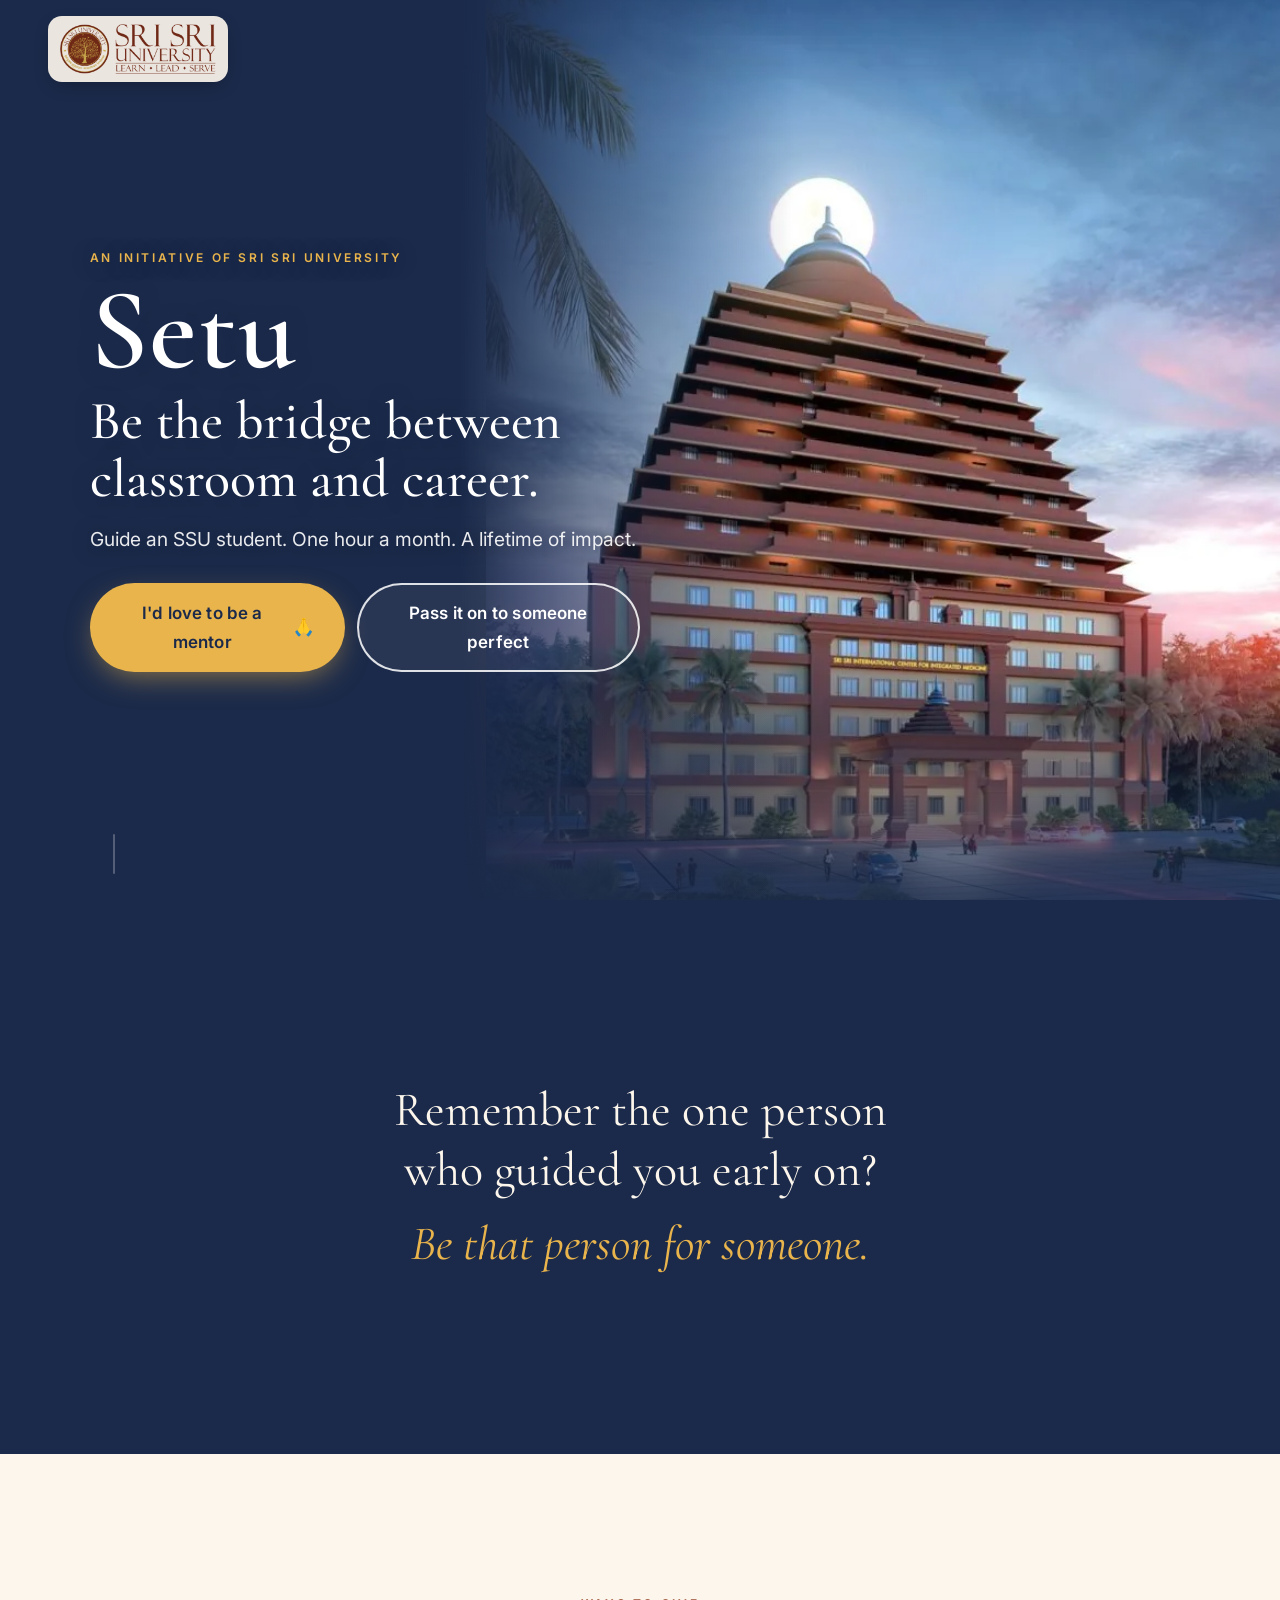
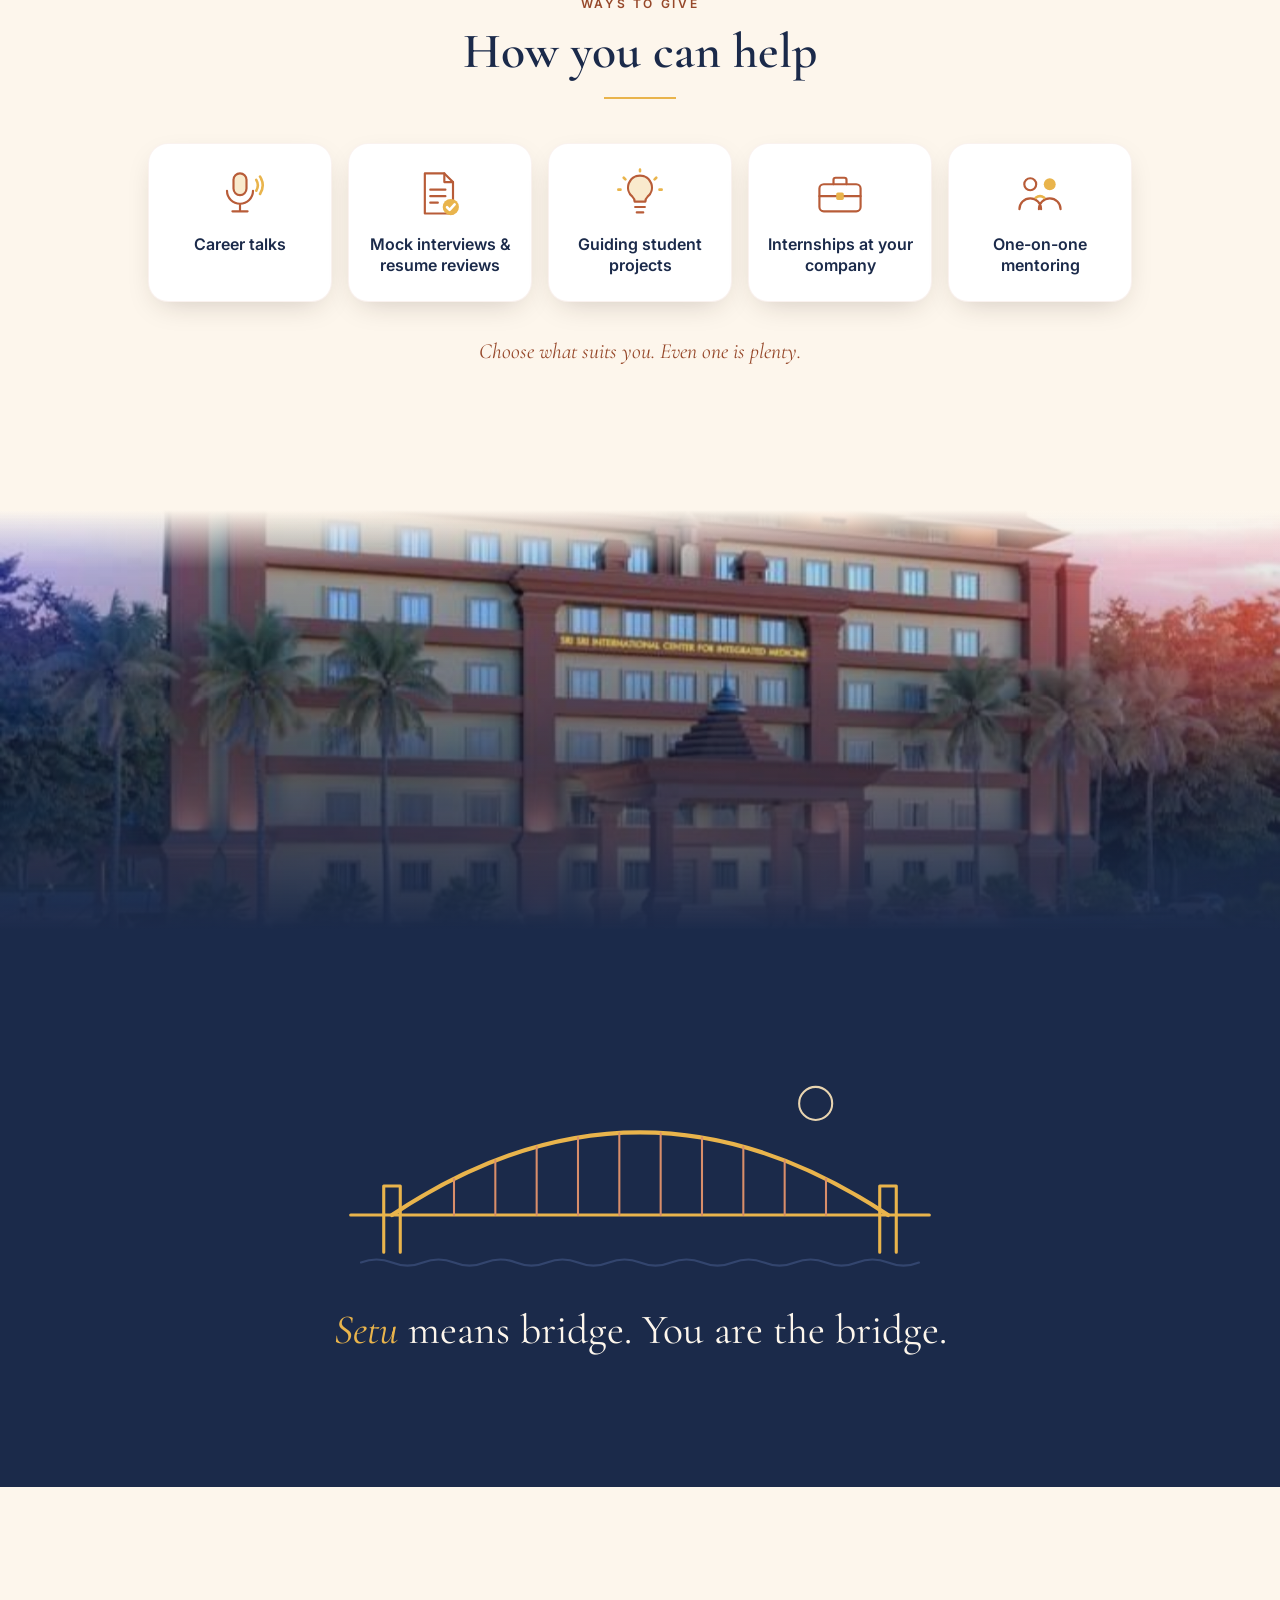
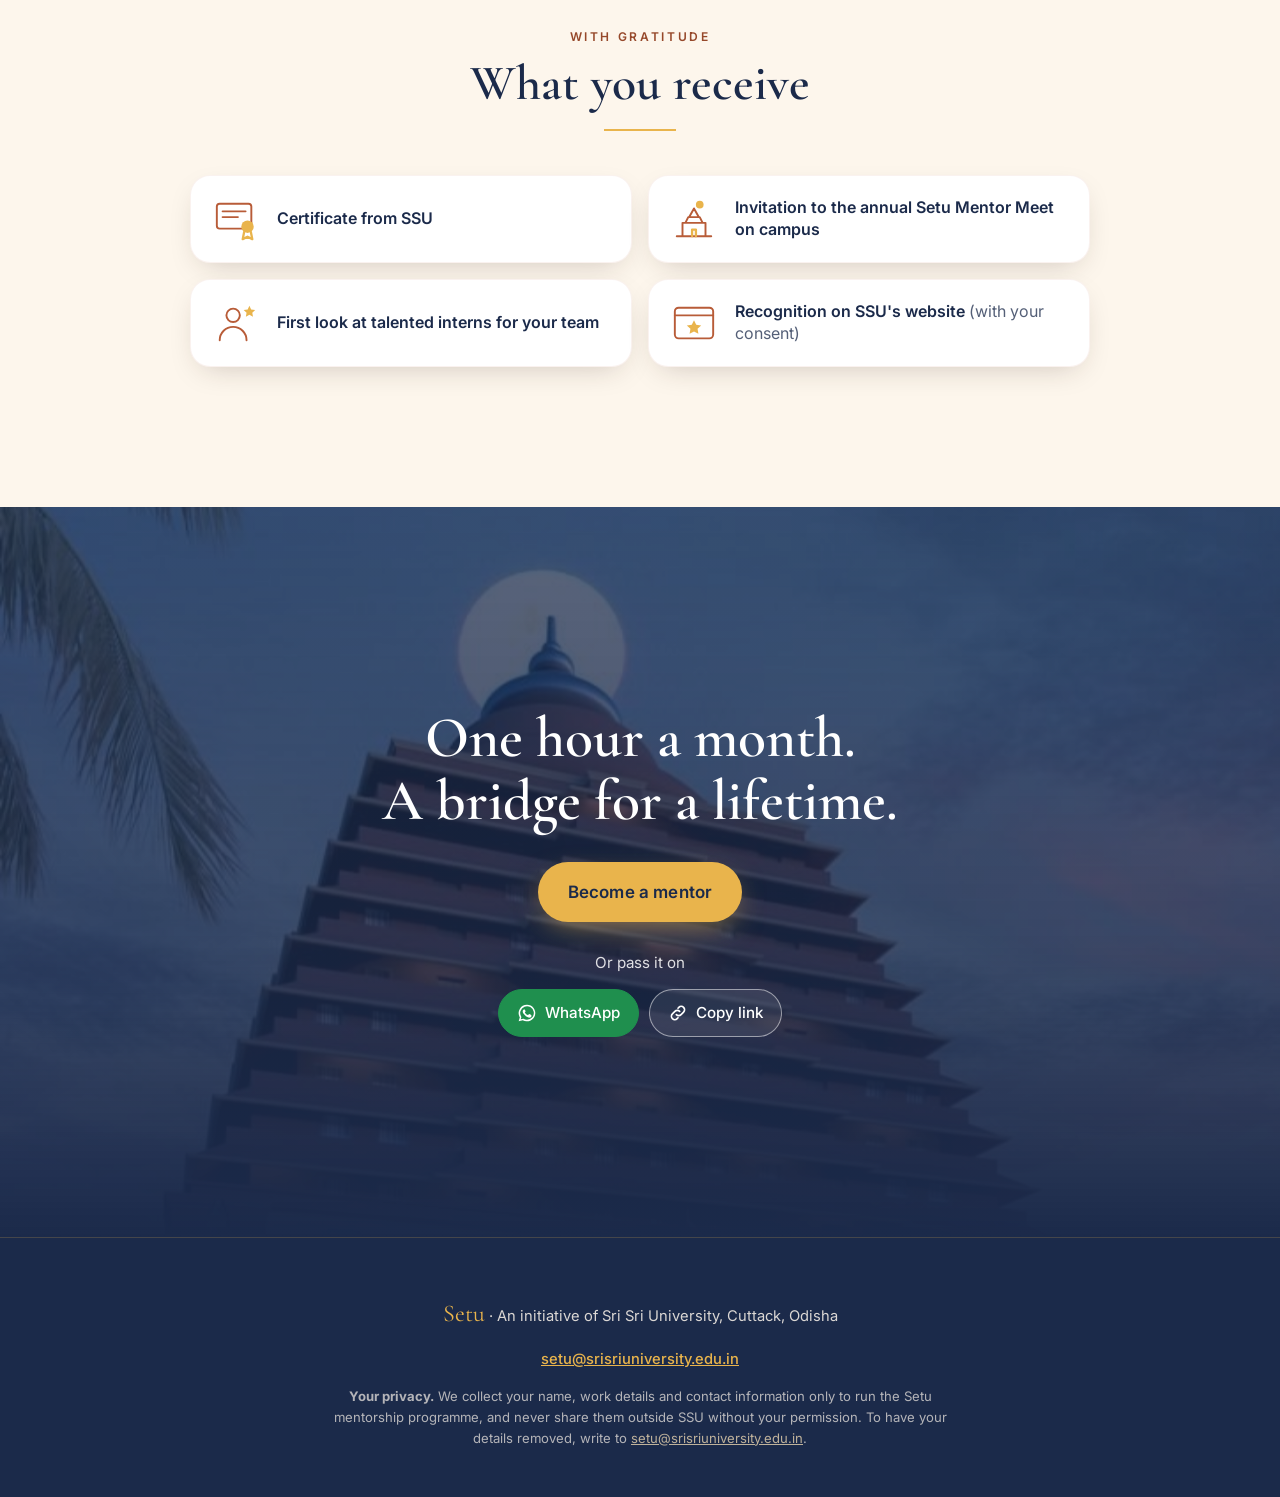
==== index.html @ fee91029 "Add Setu industry mentor portal for Sri Sri University Static single-page portal (HTML/CSS/vanilla J" ====
<!doctype html>
<html lang="en-IN">
<head>
  <meta charset="utf-8">
  <meta name="viewport" content="width=device-width, initial-scale=1, viewport-fit=cover">
  <title>Setu — Be the bridge between classroom and career</title>
  <meta name="description" content="Setu is Sri Sri University's industry mentorship initiative. Guide an SSU student — about one hour a month.">
  <meta name="theme-color" content="#1B2A4A">

  <!-- ============ Link previews (WhatsApp, LinkedIn, X/Twitter) ============
       TODO(user): once the site is live, replace https://YOUR-SITE-URL/ below
       with your real address so WhatsApp can find the preview image. -->
  <meta property="og:type" content="website">
  <meta property="og:site_name" content="Setu · Sri Sri University">
  <meta property="og:title" content="Setu — Be the bridge between classroom and career">
  <meta property="og:description" content="Guide an SSU student. One hour a month. A lifetime of impact.">
  <meta property="og:url" content="https://YOUR-SITE-URL/">
  <meta property="og:image" content="https://YOUR-SITE-URL/assets/og-image.jpg">
  <meta property="og:image:width" content="1200">
  <meta property="og:image:height" content="630">
  <meta property="og:image:alt" content="Sri Sri University's stepped building at dusk with a full moon, and the words: Setu — Be the bridge between classroom and career.">
  <meta name="twitter:card" content="summary_large_image">
  <meta name="twitter:title" content="Setu — Be the bridge between classroom and career">
  <meta name="twitter:description" content="Guide an SSU student. One hour a month. A lifetime of impact.">
  <meta name="twitter:image" content="https://YOUR-SITE-URL/assets/og-image.jpg">

  <link rel="icon" href="assets/favicon.svg" type="image/svg+xml">
  <link rel="apple-touch-icon" href="assets/og-image.jpg">

  <!-- Fonts: Cormorant Garamond (headings) + Inter (body) -->
  <link rel="preconnect" href="https://fonts.googleapis.com">
  <link rel="preconnect" href="https://fonts.gstatic.com" crossorigin>
  <link rel="stylesheet" href="https://fonts.googleapis.com/css2?family=Cormorant+Garamond:ital,wght@0,500;0,600;1,500&family=Inter:wght@400;500;600&display=swap">

  <!-- Start downloading the hero photo immediately -->
  <link rel="preload" as="image" href="assets/ssu-building.webp" type="image/webp">

  <link rel="stylesheet" href="style.css">
  <script>document.documentElement.classList.add('js');</script>
  <script src="app.js" defer></script>
</head>
<body>

<a class="skip-link" href="#why">Skip to content</a>

<!-- =====================================================================
     HERO — the SSU building at dusk
     ===================================================================== -->
<header class="hero" id="top">
  <div class="hero__media" data-parallax="hero">
    <picture>
      <source srcset="assets/ssu-building.webp" type="image/webp">
      <img class="hero__img" src="assets/ssu-building.jpg" width="724" height="1024"
           alt="Sri Sri University's stepped, pyramid-shaped building at dusk, a full moon rising behind its dome, lit palms around a glowing forecourt"
           fetchpriority="high" decoding="async">
    </picture>
    <div class="hero__moon-glow" aria-hidden="true"></div>
  </div>
  <div class="hero__scrim" aria-hidden="true"></div>

  <div class="hero__top">
    <img class="logo" src="assets/ssu-logo.png" width="520" height="182" alt="Sri Sri University">
  </div>

  <div class="hero__content">
    <p class="eyebrow">An initiative of Sri Sri University</p>
    <h1 class="hero__title words">Setu</h1>
    <p class="hero__sub words">Be the bridge between classroom and career.</p>
    <p class="hero__line fade-late">Guide an SSU student. One hour a month. A lifetime of&nbsp;impact.</p>

    <div class="hero__actions fade-late">
      <button type="button" class="btn btn--gold btn--glow" data-open-form>I'd love to be a mentor <span aria-hidden="true">🙏</span></button>
      <button type="button" class="btn btn--ghost" data-open-share>Pass it on to someone perfect</button>
    </div>

    <!-- Live counter: stays hidden unless the Google Sheet reports 10 or more mentors -->
    <p class="counter" id="counter" hidden>
      <span aria-hidden="true">✨</span> <strong class="counter__num" id="counterNum">0</strong> mentors have joined Setu
    </p>
  </div>

  <a class="scroll-cue" href="#why" aria-label="Scroll down to learn more">
    <span class="scroll-cue__line" aria-hidden="true"></span>
  </a>
</header>

<main>

  <!-- ============ WHY YOU ============ -->
  <section class="why section--dark" id="why" tabindex="-1">
    <p class="why__quote reveal">Remember the one person who guided you early on? <em>Be that person for someone.</em></p>
  </section>

  <!-- ============ HOW YOU CAN HELP ============ -->
  <section class="help section--cream" aria-labelledby="help-title">
    <div class="wrap">
      <p class="label reveal">Ways to give</p>
      <h2 class="heading rule reveal" id="help-title">How you can help</h2>

      <ul class="cards cards--help" data-stagger>
        <li class="card reveal">
          <svg class="icon" viewBox="0 0 48 48" aria-hidden="true">
            <rect x="18" y="5" width="12" height="20" rx="6" class="i-fill"/>
            <rect x="18" y="5" width="12" height="20" rx="6"/>
            <path d="M12 21a12 12 0 0 0 24 0M24 33v7M17 40h14"/>
            <path d="M39 11q3 5 0 10M42.5 8q5 8 0 16" class="i-gold"/>
          </svg>
          <h3>Career talks</h3>
        </li>
        <li class="card reveal">
          <svg class="icon" viewBox="0 0 48 48" aria-hidden="true">
            <path d="M10 5h18l8 8v29H10z"/>
            <path d="M28 5v8h8M15 20h14M15 26h14M15 32h7"/>
            <circle cx="34" cy="36" r="7.5" class="i-fill-solid"/>
            <path d="M30.5 36.2l2.4 2.4 4.6-5" class="i-cream"/>
          </svg>
          <h3>Mock interviews &amp; resume reviews</h3>
        </li>
        <li class="card reveal">
          <svg class="icon" viewBox="0 0 48 48" aria-hidden="true">
            <path d="M24 7a11 11 0 0 1 7 19.5c-1.6 1.4-2 2.6-2 4.5H19c0-1.9-.4-3.1-2-4.5A11 11 0 0 1 24 7z" class="i-fill"/>
            <path d="M24 7a11 11 0 0 1 7 19.5c-1.6 1.4-2 2.6-2 4.5H19c0-1.9-.4-3.1-2-4.5A11 11 0 0 1 24 7z"/>
            <path d="M19.5 36h9M21 41h6"/>
            <path d="M24 1.5v1.5M9 9l1.5 1.5M39 9l-1.5 1.5M4 20h2M42 20h2" class="i-gold"/>
          </svg>
          <h3>Guiding student projects</h3>
        </li>
        <li class="card reveal">
          <svg class="icon" viewBox="0 0 48 48" aria-hidden="true">
            <rect x="5" y="15" width="38" height="25" rx="4"/>
            <path d="M18 15v-4a2 2 0 0 1 2-2h8a2 2 0 0 1 2 2v4M5 26h38"/>
            <rect x="20.5" y="22.5" width="7" height="7" rx="1.5" class="i-fill-solid"/>
          </svg>
          <h3>Internships at your company</h3>
        </li>
        <li class="card reveal">
          <svg class="icon" viewBox="0 0 48 48" aria-hidden="true">
            <circle cx="15" cy="15" r="5.5"/>
            <circle cx="33" cy="15" r="5.5" class="i-fill-solid"/>
            <path d="M5 38a10 10 0 0 1 20 0M23 38a10 10 0 0 1 20 0"/>
            <path d="M20 27.5q4-3 8 0" class="i-gold"/>
          </svg>
          <h3>One-on-one mentoring</h3>
        </li>
      </ul>

      <p class="caption reveal">Choose what suits you. Even one is plenty.</p>
    </div>
  </section>

  <!-- ============ PHOTO DIVIDER (the building recurs) ============ -->
  <div class="band band--divider" aria-hidden="true">
    <img class="band__img" data-parallax="band" src="assets/ssu-building.jpg" alt="" loading="lazy" decoding="async" width="724" height="1024">
  </div>

  <!-- ============ BRIDGE MOTIF ============ -->
  <section class="bridge section--dark" aria-labelledby="bridge-line">
    <svg class="bridge__svg" viewBox="0 0 600 210" role="img" aria-label="A hand-drawn bridge arching over water">
      <circle class="draw draw--moon" cx="470" cy="42" r="16" pathLength="1"/>
      <path class="draw" pathLength="1" d="M20 150H580"/>
      <path class="draw draw--arch" pathLength="1" d="M60 150Q300-10 540 150"/>
      <path class="draw draw--thin" pathLength="1"
            d="M120 150V115M160 150V97M200 150V84M240 150V75M280 150V71M320 150V71M360 150V75M400 150V84M440 150V97M480 150V115"/>
      <path class="draw" pathLength="1" d="M52 186V122h16v64M532 186V122h16v64"/>
      <path class="draw draw--water" pathLength="1" d="M30 196q15-6 30 0t30 0 30 0 30 0 30 0 30 0 30 0 30 0 30 0 30 0 30 0 30 0 30 0 30 0 30 0 30 0 30 0 30 0"/>
    </svg>
    <p class="bridge__line reveal" id="bridge-line"><em>Setu</em> means bridge. You are the bridge.</p>
  </section>

  <!-- ============ WHAT YOU RECEIVE ============ -->
  <section class="receive section--cream" aria-labelledby="receive-title">
    <div class="wrap">
      <p class="label reveal">With gratitude</p>
      <h2 class="heading rule reveal" id="receive-title">What you receive</h2>

      <ul class="cards cards--receive" data-stagger>
        <li class="card card--row reveal">
          <svg class="icon" viewBox="0 0 48 48" aria-hidden="true">
            <rect x="4" y="8" width="36" height="26" rx="3"/>
            <path d="M10 16h24M10 22h16"/>
            <circle cx="36" cy="32" r="6.5" class="i-fill-solid"/>
            <path d="M32.5 37.5L31 45l5-2.5 5 2.5-1.5-7.5" class="i-gold"/>
          </svg>
          <h3>Certificate from SSU</h3>
        </li>
        <li class="card card--row reveal">
          <svg class="icon" viewBox="0 0 48 48" aria-hidden="true">
            <circle cx="30" cy="9" r="4" class="i-fill-solid"/>
            <path d="M6 42h36M12 42V28h24v14M15 28l3-6h12l3 6M19 22l5-9 5 9"/>
            <path d="M22 42v-7h4v7" class="i-gold"/>
          </svg>
          <h3>Invitation to the annual Setu Mentor Meet on campus</h3>
        </li>
        <li class="card card--row reveal">
          <svg class="icon" viewBox="0 0 48 48" aria-hidden="true">
            <circle cx="21" cy="16" r="7"/>
            <path d="M7 42a14 14 0 0 1 28 0"/>
            <path d="M38 6l1.8 3.8 4.2.6-3 2.9.7 4.1-3.7-2-3.7 2 .7-4.1-3-2.9 4.2-.6z" class="i-fill-solid"/>
          </svg>
          <h3>First look at talented interns for your team</h3>
        </li>
        <li class="card card--row reveal">
          <svg class="icon" viewBox="0 0 48 48" aria-hidden="true">
            <rect x="4" y="8" width="40" height="32" rx="4"/>
            <path d="M4 16h40"/>
            <path d="M24 21l2.3 4.7 5.2.8-3.8 3.6.9 5.1-4.6-2.4-4.6 2.4.9-5.1-3.8-3.6 5.2-.8z" class="i-fill-solid"/>
          </svg>
          <h3>Recognition on SSU's website <span class="muted">(with your consent)</span></h3>
        </li>
      </ul>
    </div>
  </section>

  <!-- ============ CLOSING CALL TO ACTION ============ -->
  <section class="band band--cta" aria-labelledby="cta-title">
    <img class="band__img" data-parallax="band" src="assets/ssu-building.jpg" alt="" loading="lazy" decoding="async" width="724" height="1024">
    <div class="band__inner">
      <h2 class="cta__title reveal" id="cta-title">One hour a month.<br>A bridge for a lifetime.</h2>
      <button type="button" class="btn btn--gold btn--glow reveal" data-open-form>Become a mentor</button>
      <div class="share-row reveal" data-share-row>
        <p class="share-row__label">Or pass it on</p>
        <!-- buttons are filled in by app.js (see renderShareRows) -->
      </div>
    </div>
  </section>
</main>

<!-- ============ FOOTER ============ -->
<footer class="footer">
  <div class="wrap">
    <p class="footer__brand"><span class="serif">Setu</span> · An initiative of Sri Sri University, Cuttack, Odisha</p>
    <p><a class="footer__mail" data-contact-email href="mailto:setu@srisriuniversity.edu.in">setu@srisriuniversity.edu.in</a></p>
    <p class="footer__privacy">
      <strong>Your privacy.</strong> We collect your name, work details and contact information only to run the Setu mentorship programme, and never share them outside SSU without your permission.
      To have your details removed, write to <a data-contact-email href="mailto:setu@srisriuniversity.edu.in">setu@srisriuniversity.edu.in</a>.
    </p>
  </div>
</footer>

<!-- =====================================================================
     SHARE SHEET (opened by "Pass it on to someone perfect")
     ===================================================================== -->
<div class="sheet" id="shareSheet" role="dialog" aria-modal="true" aria-labelledby="shareSheetTitle" hidden>
  <div class="sheet__backdrop" data-close-sheet></div>
  <div class="sheet__panel">
    <button type="button" class="icon-btn sheet__close" data-close-sheet aria-label="Close">
      <svg viewBox="0 0 24 24" aria-hidden="true"><path d="M6 6l12 12M18 6L6 18"/></svg>
    </button>
    <h2 class="sheet__title" id="shareSheetTitle">Know someone perfect?</h2>
    <p class="sheet__text">Send them the invitation — they'll fill it in themselves.</p>
    <div class="share-row" data-share-row></div>
  </div>
</div>

<!-- =====================================================================
     THE FORM — full-screen overlay, one question per screen.
     The questions themselves live in app.js (QUESTIONS) so wording is easy to change.
     ===================================================================== -->
<div class="form-overlay" id="formOverlay" role="dialog" aria-modal="true" aria-labelledby="formTitle" hidden>
  <div class="form-overlay__bg" aria-hidden="true"></div>

  <div class="form-top">
    <div class="progress" aria-hidden="true"><div class="progress__bar" id="progressBar"></div></div>
    <div class="form-top__row">
      <p class="form-top__milestone" id="milestone"></p>
      <button type="button" class="icon-btn icon-btn--light" id="closeForm" aria-label="Close the form (your answers are saved)">
        <svg viewBox="0 0 24 24" aria-hidden="true"><path d="M6 6l12 12M18 6L6 18"/></svg>
      </button>
    </div>
  </div>

  <h2 class="visually-hidden" id="formTitle">Become a Setu mentor</h2>
  <p class="visually-hidden" aria-live="polite" id="stepAnnouncer"></p>

  <form class="form" id="mentorForm" novalidate>
    <!-- Honeypot: invisible to people, bots fill it in. Leave empty. -->
    <div class="hp" aria-hidden="true">
      <label for="website">Website</label>
      <input type="text" id="website" name="website" tabindex="-1" autocomplete="off">
    </div>

    <div class="steps" id="steps"><!-- filled by app.js --></div>

    <div class="form-nav" id="formNav">
      <button type="button" class="btn btn--text" id="backBtn">← Back</button>
      <button type="button" class="btn btn--gold" id="nextBtn">Next →</button>
    </div>
    <p class="form-hint" id="enterHint">press <kbd>Enter ↵</kbd></p>
  </form>

  <!-- Thank-you screen -->
  <section class="thanks" id="thanks" hidden aria-labelledby="thanksTitle" tabindex="-1">
    <canvas class="confetti" id="confetti" aria-hidden="true"></canvas>
    <div class="thanks__inner">
      <svg class="thanks__bridge" viewBox="0 0 120 50" aria-hidden="true">
        <path d="M6 40Q60 0 114 40M2 40h116M30 40V24M60 40V19M90 40V24"/>
      </svg>
      <h2 class="thanks__title" id="thanksTitle">Welcome to the Setu family, <span data-first-name>friend</span>! <span aria-hidden="true">🙏</span></h2>
      <p class="thanks__text">You've just become someone's bridge. Our team will reach out soon.</p>
      <p class="demo-note" id="demoNote" hidden>Demo mode: <code>SCRIPT_URL</code> isn't set in app.js yet, so this answer was <strong>not</strong> saved to the Google Sheet.</p>

      <figure class="badge">
        <img id="badgeImg" alt="Your Setu Mentor badge" width="1080" height="1080">
        <figcaption class="visually-hidden">A square badge with the SSU building at dusk, a gold bridge and your name.</figcaption>
      </figure>
      <div class="badge__actions">
        <a class="btn btn--gold" id="downloadBadge" download="setu-mentor-badge.png" href="#">Download badge</a>
        <button type="button" class="btn btn--ghost" id="shareBadge">Share</button>
      </div>

      <div class="thanks__share">
        <p class="share-row__label">Know another professional who'd love this?</p>
        <div class="share-row" data-share-row></div>
      </div>
      <button type="button" class="btn btn--text btn--text-light" data-close-form>Back to the page</button>
    </div>
  </section>
</div>

<!-- Small "Copied! ✓" style notices -->
<div class="toast" id="toast" role="status" aria-live="polite"></div>

<noscript>
  <p class="noscript">Please enable JavaScript to fill in the Setu mentor form.</p>
</noscript>
</body>
</html>
---- style.css ----
/* =====================================================================
   SETU — Industry Mentor Portal · Sri Sri University
   ---------------------------------------------------------------------
   ALL COLOURS LIVE HERE. Change a value below and the whole page follows.
   (Palette taken from the campus photo — see ASSUMPTIONS.md.)
   ===================================================================== */
:root {
  --terracotta:    #B85C38;  /* building facade — primary brand */
  --terracotta-lt: #D98E6A;
  --terracotta-dk: #96482A;  /* darker shade, used for small text on cream (AA contrast) */
  --maroon:        #6F2816;  /* from the SSU logo */
  --sandstone:     #E8D4B0;  /* building base / cream */
  --cream:         #FDF6EC;  /* page background */
  --twilight:      #1B2A4A;  /* dusk sky — dark sections, footer */
  --twilight-lt:   #33456E;
  --gold:          #E9B44C;  /* moon glow — accents, CTAs, highlights */
  --leaf:          #5C7A52;  /* palms — secondary accent */
  --ink:           #2E2119;  /* body text */

  /* Type */
  --serif: "Cormorant Garamond", "Lora", Georgia, "Times New Roman", serif;
  --sans:  "Inter", "Nunito Sans", system-ui, -apple-system, "Segoe UI", Roboto, sans-serif;

  /* Motion — elegant and slow, never bouncy */
  --ease: cubic-bezier(0.22, 1, 0.36, 1);
  --dur: 800ms;

  /* Shape */
  --radius: 20px;
  --shadow: 0 10px 30px -12px rgba(46, 33, 25, 0.25);
  --shadow-lift: 0 22px 40px -16px rgba(184, 92, 56, 0.45);
  --gutter: clamp(20px, 5vw, 48px);
}

/* ---------- Base ---------- */
*, *::before, *::after { box-sizing: border-box; }
html { -webkit-text-size-adjust: 100%; scroll-behavior: smooth; }
body {
  margin: 0;
  font-family: var(--sans);
  font-size: 1.0625rem;
  line-height: 1.65;
  color: var(--ink);
  background: var(--cream);
  -webkit-font-smoothing: antialiased;
  overflow-x: hidden;
}
body.is-locked { overflow: hidden; }
img, svg, canvas { display: block; max-width: 100%; }
h1, h2, h3 { margin: 0; font-weight: 600; }
p { margin: 0; }
a { color: inherit; }
button { font: inherit; color: inherit; }
[hidden] { display: none !important; }
.serif { font-family: var(--serif); }
.muted { opacity: .75; font-weight: 400; }

:focus-visible { outline: 3px solid var(--gold); outline-offset: 3px; border-radius: 6px; }

.visually-hidden {
  position: absolute !important; width: 1px; height: 1px; overflow: hidden;
  clip: rect(0 0 0 0); clip-path: inset(50%); white-space: nowrap;
}
.skip-link {
  position: absolute; left: 12px; top: -60px; z-index: 300;
  background: var(--gold); color: var(--twilight); padding: 10px 16px; border-radius: 10px;
  font-weight: 600; text-decoration: none;
}
.skip-link:focus { top: 12px; }

.wrap { width: 100%; max-width: 1080px; margin: 0 auto; padding: 0 var(--gutter); }

/* ---------- Buttons ---------- */
.btn {
  display: inline-flex; align-items: center; justify-content: center; gap: .5em;
  min-height: 52px; padding: 14px 28px;
  border-radius: 999px; border: 2px solid transparent;
  font-weight: 600; font-size: 1.0625rem; letter-spacing: .01em;
  text-decoration: none; cursor: pointer;
  transition: transform 500ms var(--ease), box-shadow 500ms var(--ease), background-color 400ms var(--ease), opacity 300ms;
  -webkit-tap-highlight-color: transparent;
}
.btn:active { transform: scale(.97); }
.btn[disabled], .btn[aria-disabled="true"] { opacity: .45; cursor: not-allowed; }
.btn--gold { background: var(--gold); color: var(--twilight); }
.btn--gold:hover { background: #F1C366; }
.btn--glow { box-shadow: 0 0 0 0 rgba(233, 180, 76, .55), 0 10px 30px -8px rgba(233, 180, 76, .6); animation: glow 3.2s var(--ease) infinite; }
@keyframes glow {
  0%, 100% { box-shadow: 0 0 0 0 rgba(233,180,76,.45), 0 10px 30px -8px rgba(233,180,76,.55); }
  50%      { box-shadow: 0 0 0 10px rgba(233,180,76,0), 0 14px 40px -6px rgba(233,180,76,.75); }
}
.btn--ghost { background: rgba(255,255,255,.06); color: #fff; border-color: rgba(255,255,255,.85); backdrop-filter: blur(4px); -webkit-backdrop-filter: blur(4px); }
.btn--ghost:hover { background: rgba(255,255,255,.16); }
.btn--text { background: none; min-height: 48px; padding: 10px 14px; color: #fff; opacity: .85; }
.btn--text:hover { opacity: 1; }

.icon-btn {
  display: inline-grid; place-items: center; width: 48px; height: 48px;
  border-radius: 50%; border: 0; background: rgba(27,42,74,.08); cursor: pointer;
}
.icon-btn svg { width: 22px; height: 22px; fill: none; stroke: currentColor; stroke-width: 2; stroke-linecap: round; }
.icon-btn--light { background: rgba(255,255,255,.12); color: #fff; }

/* ---------- Labels & headings ---------- */
.eyebrow, .label {
  font-size: .75rem; font-weight: 600; letter-spacing: .22em; text-transform: uppercase;
}
.label { color: var(--terracotta-dk); text-align: center; margin-bottom: 10px; }
.heading {
  font-family: var(--serif); font-size: clamp(2rem, 6vw, 3.1rem); line-height: 1.1;
  text-align: center; color: var(--twilight);
}
/* Thin gold rule that draws itself left → right */
.rule::after {
  content: ""; display: block; width: 72px; height: 2px; margin: 18px auto 0;
  background: var(--gold); transform: scaleX(0); transform-origin: left center;
  transition: transform 1100ms var(--ease) 250ms;
}
.rule.is-visible::after, html:not(.js) .rule::after { transform: scaleX(1); }

/* =====================================================================
   HERO
   ===================================================================== */
.hero {
  position: relative; isolation: isolate;
  min-height: 100vh;          /* fallback for old browsers */
  min-height: 100svh;         /* mobile-safe: ignores browser chrome */
  display: flex; flex-direction: column; justify-content: flex-end;
  color: #fff; overflow: hidden;
  background: var(--twilight) url("assets/ssu-building-blur.jpg") 45% 0 / cover no-repeat; /* instant blurred placeholder */
}
.hero__media {
  position: absolute; inset: -2% 0 0 0; z-index: -2;  /* slightly taller for parallax room */
  will-change: transform;
  /* moon position (set precisely by app.js) */
  --moon-x: 50%; --moon-y: 26%; --moon-r: 40px;
}
.hero__img {
  width: 100%; height: 100%; object-fit: cover;
  object-position: 45% 22%;   /* keep the dome and moon in frame */
  transform-origin: var(--moon-x) var(--moon-y);  /* zoom around the moon */
  animation: kenburns 20s ease-in-out infinite alternate;
  opacity: 0; transition: opacity 900ms var(--ease);
}
.hero__img.is-loaded { opacity: 1; }
html:not(.js) .hero__img { opacity: 1; }
@keyframes kenburns { from { transform: scale(1); } to { transform: scale(1.08); } }

/* Soft pulsing moonlight */
.hero__moon-glow {
  position: absolute; left: var(--moon-x); top: var(--moon-y);
  width: calc(var(--moon-r) * 7); aspect-ratio: 1; translate: -50% -50%;
  border-radius: 50%; pointer-events: none; mix-blend-mode: screen;
  background: radial-gradient(circle, rgba(255,244,214,.55) 0%, rgba(233,180,76,.22) 28%, rgba(233,180,76,0) 62%);
  animation: moonPulse 6s ease-in-out infinite;
}
@keyframes moonPulse { 0%,100% { opacity: .55; scale: 1; } 50% { opacity: 1; scale: 1.12; } }

/* Twilight scrim so white text reads over the sky */
.hero__scrim {
  position: absolute; inset: 0; z-index: -1; pointer-events: none;
  background:
    linear-gradient(to top, rgba(27,42,74,.97) 0%, rgba(27,42,74,.88) 28%, rgba(27,42,74,.45) 55%, rgba(27,42,74,0) 78%),
    linear-gradient(to bottom, rgba(27,42,74,.45) 0%, rgba(27,42,74,0) 16%);
}

.hero__top {
  position: absolute; top: max(16px, env(safe-area-inset-top)); left: var(--gutter); right: var(--gutter);
  display: flex; align-items: center;
}
.logo {
  width: 150px; height: auto; padding: 8px 12px;
  background: rgba(253,246,236,.92); border-radius: 14px;
  box-shadow: 0 6px 20px -8px rgba(0,0,0,.4);
}

.hero__content {
  position: relative; text-align: center;
  padding: 0 var(--gutter) calc(88px + env(safe-area-inset-bottom));
  max-width: 760px; margin: 0 auto; width: 100%;
  text-shadow: 0 2px 18px rgba(27,42,74,.55);
}
.hero .eyebrow { color: var(--gold); margin-bottom: 8px; }
.hero__title {
  font-family: var(--serif); font-weight: 600; line-height: .95;
  font-size: clamp(4rem, 17vw, 8.5rem); letter-spacing: .01em;
}
.hero__sub {
  font-family: var(--serif); font-weight: 500;
  font-size: clamp(2rem, 7.4vw, 4.5rem); line-height: 1.08; margin-top: 6px;
  text-wrap: balance;
}
.hero__line { margin-top: 16px; font-size: clamp(1rem, 3.8vw, 1.2rem); color: rgba(255,255,255,.9); text-wrap: balance; }
.hero__actions { display: flex; flex-direction: column; gap: 12px; margin: 28px auto 0; max-width: 360px; }
.counter { margin-top: 18px; font-size: .95rem; color: rgba(255,255,255,.88); }
.counter__num { color: var(--gold); font-variant-numeric: tabular-nums; }

.scroll-cue {
  position: absolute; left: 50%; bottom: calc(18px + env(safe-area-inset-bottom)); translate: -50% 0;
  display: grid; place-items: center; width: 48px; height: 56px;
}
.scroll-cue__line { width: 2px; height: 40px; background: rgba(255,255,255,.25); position: relative; overflow: hidden; border-radius: 2px; }
.scroll-cue__line::after {
  content: ""; position: absolute; left: 0; top: -40%; width: 100%; height: 40%; background: var(--gold);
  animation: cue 2.4s var(--ease) infinite;
}
@keyframes cue { from { top: -40%; } to { top: 100%; } }

/* Word-by-word headline reveal (words wrapped in spans by app.js) */
.js .words .w {
  display: inline-block; opacity: 0; filter: blur(8px); transform: translateY(.35em);
  animation: wordIn 900ms var(--ease) forwards; animation-delay: calc(var(--wi) * 110ms + 250ms);
}
@keyframes wordIn { to { opacity: 1; filter: blur(0); transform: none; } }
.js .fade-late { opacity: 0; animation: fadeUp 900ms var(--ease) forwards 1.3s; }
.js .counter { animation: fadeUp 900ms var(--ease) both; }
@keyframes fadeUp { from { opacity: 0; transform: translateY(24px); } to { opacity: 1; transform: none; } }

/* =====================================================================
   SCROLL REVEAL — fade up 24px, 80ms stagger between siblings
   ===================================================================== */
.js .reveal {
  opacity: 0; transform: translateY(24px);
  transition: opacity var(--dur) var(--ease), transform var(--dur) var(--ease);
  transition-delay: calc(var(--i, 0) * 80ms);
}
.js .reveal.is-visible { opacity: 1; transform: none; }

/* =====================================================================
   SECTIONS
   ===================================================================== */
.section--dark { background: var(--twilight); color: var(--cream); }
.section--cream { background: var(--cream); }

.why { padding: clamp(96px, 18vw, 180px) var(--gutter); text-align: center; outline: none; }
.why__quote {
  font-family: var(--serif); font-size: clamp(1.75rem, 6vw, 3rem); line-height: 1.25;
  max-width: 820px; margin: 0 auto; text-wrap: balance;
}
.why__quote em { color: var(--gold); font-style: italic; display: block; margin-top: .3em; }

.help, .receive { padding: clamp(80px, 12vw, 140px) 0; }

.cards { list-style: none; margin: 44px 0 0; padding: 0; display: grid; gap: 16px; }
.cards--help { grid-template-columns: repeat(2, 1fr); }
.cards--help .card:last-child { grid-column: 1 / -1; }
.card {
  background: #fff; border-radius: var(--radius); box-shadow: var(--shadow);
  padding: 24px 18px; text-align: center;
  display: flex; flex-direction: column; align-items: center; gap: 14px;
  transition: transform 600ms var(--ease), box-shadow 600ms var(--ease), opacity var(--dur) var(--ease);
  border: 1px solid rgba(184,92,56,.08);
}
.card h3 { font-family: var(--sans); font-size: 1rem; font-weight: 600; line-height: 1.35; color: var(--twilight); }
.card:active { transform: translateY(-6px); box-shadow: var(--shadow-lift); }
@media (hover: hover) { .card:hover { transform: translateY(-6px); box-shadow: var(--shadow-lift); } }
.js .card.reveal.is-visible:hover { transform: translateY(-6px); }

/* Hand-drawn icons: terracotta line + gold accents */
.icon { width: 52px; height: 52px; fill: none; stroke: var(--terracotta); stroke-width: 2; stroke-linecap: round; stroke-linejoin: round; }
.icon .i-fill { fill: rgba(233,180,76,.28); stroke: none; }
.icon .i-fill-solid { fill: var(--gold); stroke: none; }
.icon .i-gold { stroke: var(--gold); stroke-width: 2.4; }
.icon .i-cream { stroke: #fff; stroke-width: 2.4; }

.caption {
  margin-top: 32px; text-align: center; font-family: var(--serif); font-style: italic;
  font-size: 1.35rem; color: var(--terracotta-dk);
}

.cards--receive { grid-template-columns: 1fr; max-width: 640px; margin-left: auto; margin-right: auto; }
.card--row { flex-direction: row; text-align: left; gap: 18px; padding: 20px 22px; }
.card--row .icon { flex: none; width: 46px; height: 46px; }

/* ---------- Bridge motif ---------- */
.bridge { padding: clamp(72px, 12vw, 130px) var(--gutter); text-align: center; }
.bridge__svg { width: 100%; max-width: 620px; margin: 0 auto; overflow: visible; }
.draw {
  fill: none; stroke: var(--gold); stroke-width: 3; stroke-linecap: round; stroke-linejoin: round;
  stroke-dasharray: 1; stroke-dashoffset: 1;
}
.draw--arch { stroke-width: 4; }
.draw--thin { stroke-width: 2; stroke: var(--terracotta-lt); }
.draw--water { stroke: var(--twilight-lt); stroke-width: 2; }
.draw--moon { stroke: var(--sandstone); stroke-width: 2; }
.bridge.is-drawn .draw { animation: draw 2.2s var(--ease) forwards; }
.bridge.is-drawn .draw:nth-child(1) { animation-delay: 1.6s; }
.bridge.is-drawn .draw:nth-child(2) { animation-delay: 0s; }
.bridge.is-drawn .draw:nth-child(3) { animation-delay: .35s; animation-duration: 2.6s; }
.bridge.is-drawn .draw:nth-child(4) { animation-delay: 1.1s; }
.bridge.is-drawn .draw:nth-child(5) { animation-delay: .2s; }
.bridge.is-drawn .draw:nth-child(6) { animation-delay: .9s; animation-duration: 3s; }
@keyframes draw { to { stroke-dashoffset: 0; } }
html:not(.js) .draw { stroke-dashoffset: 0; }
.bridge__line {
  margin-top: 28px; font-family: var(--serif); font-size: clamp(1.6rem, 5.4vw, 2.6rem); line-height: 1.25;
}
.bridge__line em { color: var(--gold); }

/* ---------- Photo bands (divider + closing CTA) ---------- */
.band { position: relative; overflow: hidden; isolation: isolate; background: var(--twilight); }
.band__img {
  position: absolute; left: 0; width: 100%; top: -15%; height: 130%;
  object-fit: cover; z-index: -2; will-change: transform;
}
.band::after { content: ""; position: absolute; inset: 0; z-index: -1; }
.band--divider { height: clamp(220px, 46vw, 420px); }
.band--divider .band__img { object-position: 50% 78%; }   /* forecourt, palms and lights */
.band--divider::after {
  background: linear-gradient(to bottom, rgba(253,246,236,0) 0%, rgba(27,42,74,.35) 50%, var(--twilight) 100%),
              linear-gradient(to bottom, var(--cream) 0%, rgba(253,246,236,0) 14%);
}
.band--cta { padding: clamp(110px, 20vw, 200px) var(--gutter); text-align: center; color: #fff; }
.band--cta .band__img { object-position: 50% 30%; filter: saturate(1.05); }
.band--cta::after { background: linear-gradient(to bottom, rgba(27,42,74,.72), rgba(27,42,74,.82) 60%, var(--twilight)); }
.band__inner { max-width: 640px; margin: 0 auto; display: flex; flex-direction: column; align-items: center; gap: 28px; }
.cta__title { font-family: var(--serif); font-size: clamp(2.1rem, 7vw, 3.6rem); line-height: 1.1; text-wrap: balance; }

/* ---------- Share row ---------- */
.share-row { display: flex; flex-wrap: wrap; justify-content: center; gap: 10px; }
.share-row__label { width: 100%; text-align: center; font-size: .95rem; opacity: .85; margin-bottom: 4px; }
.share-btn {
  display: inline-flex; align-items: center; gap: 8px; min-height: 48px; padding: 10px 18px;
  border-radius: 999px; border: 1.5px solid rgba(255,255,255,.5); background: rgba(255,255,255,.08);
  color: #fff; font-weight: 500; font-size: .95rem; text-decoration: none; cursor: pointer;
  transition: background-color 400ms var(--ease), transform 400ms var(--ease);
}
.share-btn:hover { background: rgba(255,255,255,.18); }
.share-btn:active { transform: scale(.96); }
.share-btn svg { width: 20px; height: 20px; flex: none; }
.share-btn--wa { background: #1f8f4e; border-color: #1f8f4e; }
.share-btn--wa:hover { background: #197a42; }

/* ---------- Footer ---------- */
.footer { background: var(--twilight); color: rgba(253,246,236,.85); padding: 56px 0 calc(48px + env(safe-area-inset-bottom)); text-align: center; font-size: .92rem; border-top: 1px solid rgba(233,180,76,.2); }
.footer .wrap { display: grid; gap: 14px; max-width: 720px; }
.footer__brand .serif { font-size: 1.5rem; color: var(--gold); }
.footer__mail { color: var(--gold); font-weight: 500; }
.footer__privacy { font-size: .82rem; line-height: 1.6; opacity: .8; }
.footer__privacy a { color: var(--sandstone); }

/* =====================================================================
   SHARE SHEET
   ===================================================================== */
.sheet { position: fixed; inset: 0; z-index: 150; display: grid; align-items: end; }
.sheet__backdrop { position: absolute; inset: 0; background: rgba(27,42,74,.6); backdrop-filter: blur(4px); -webkit-backdrop-filter: blur(4px); animation: fadeIn 400ms var(--ease); }
.sheet__panel {
  position: relative; background: var(--twilight); color: #fff; border-radius: 24px 24px 0 0;
  padding: 32px var(--gutter) calc(32px + env(safe-area-inset-bottom)); text-align: center;
  animation: sheetUp 600ms var(--ease); max-width: 560px; width: 100%; margin: 0 auto;
  border-top: 2px solid var(--gold);
}
.sheet__close { position: absolute; top: 12px; right: 12px; color: #fff; background: rgba(255,255,255,.1); }
.sheet__title { font-family: var(--serif); font-size: 1.9rem; }
.sheet__text { margin: 6px 0 22px; opacity: .85; }
@keyframes sheetUp { from { transform: translateY(100%); } to { transform: none; } }
@keyframes fadeIn { from { opacity: 0; } to { opacity: 1; } }

/* =====================================================================
   FORM OVERLAY
   ===================================================================== */
.form-overlay {
  position: fixed; inset: 0; z-index: 200; color: #fff;
  display: flex; flex-direction: column; overflow: hidden;
  animation: overlayIn 700ms var(--ease);
}
@keyframes overlayIn { from { opacity: 0; transform: scale(1.02); } to { opacity: 1; transform: none; } }
.form-overlay__bg {
  position: absolute; inset: 0; z-index: -1;
  background:
    linear-gradient(to bottom, rgba(27,42,74,.72), rgba(27,42,74,.9)),
    url("assets/ssu-building-form.jpg") 50% 30% / cover no-repeat,
    var(--twilight);
}

.form-top { padding: max(14px, env(safe-area-inset-top)) var(--gutter) 0; max-width: 720px; width: 100%; margin: 0 auto; }
.progress { height: 4px; background: rgba(255,255,255,.14); border-radius: 4px; overflow: hidden; }
.progress__bar { height: 100%; width: 0; background: linear-gradient(90deg, var(--terracotta-lt), var(--gold)); border-radius: 4px; transition: width 700ms var(--ease); }
.form-top__row { display: flex; align-items: center; justify-content: space-between; min-height: 56px; }
.form-top__milestone { font-size: .9rem; color: var(--gold); font-weight: 500; transition: opacity 500ms var(--ease); }

.form {
  flex: 1; display: flex; flex-direction: column; min-height: 0;
  max-width: 640px; width: 100%; margin: 0 auto; padding: 0 var(--gutter) calc(16px + env(safe-area-inset-bottom));
}
.steps { flex: 1; min-height: 0; overflow-y: auto; display: flex; flex-direction: column; justify-content: center; padding: 8px 2px 16px; -webkit-overflow-scrolling: touch; }
.step { width: 100%; }
.step.anim-in-next { animation: stepInNext 520ms var(--ease) both; }
.step.anim-in-prev { animation: stepInPrev 520ms var(--ease) both; }
.step.anim-out-next { animation: stepOutNext 220ms ease-in both; }
.step.anim-out-prev { animation: stepOutPrev 220ms ease-in both; }
@keyframes stepInNext { from { opacity: 0; transform: translateX(40px); } to { opacity: 1; transform: none; } }
@keyframes stepInPrev { from { opacity: 0; transform: translateX(-40px); } to { opacity: 1; transform: none; } }
@keyframes stepOutNext { to { opacity: 0; transform: translateX(-30px); } }
@keyframes stepOutPrev { to { opacity: 0; transform: translateX(30px); } }

.step__count { font-size: .75rem; letter-spacing: .2em; text-transform: uppercase; color: var(--sandstone); opacity: .8; margin-bottom: 10px; }
.step__q {
  display: block; font-family: var(--serif); font-weight: 600;
  font-size: clamp(1.9rem, 7vw, 2.8rem); line-height: 1.12; margin-bottom: 22px; text-wrap: balance;
}
.step__q .req { color: var(--gold); }
.step__help { margin: -12px 0 18px; font-size: .95rem; opacity: .8; }
fieldset.step__field { border: 0; margin: 0; padding: 0; min-width: 0; }
fieldset.step__field legend { padding: 0; }

.input {
  width: 100%; min-height: 56px; padding: 14px 18px;
  font: inherit; font-size: 1.15rem; color: var(--ink);
  background: var(--cream); border: 2px solid transparent; border-radius: 14px;
  transition: border-color 300ms var(--ease), box-shadow 300ms var(--ease);
  -webkit-appearance: none; appearance: none;
}
.input::placeholder { color: #8f7f72; }
.input:focus { outline: none; border-color: var(--gold); box-shadow: 0 0 0 4px rgba(233,180,76,.3); }
.input[aria-invalid="true"] { border-color: #F08A6C; }
textarea.input { min-height: 140px; resize: vertical; line-height: 1.5; }
.charcount { text-align: right; font-size: .82rem; opacity: .75; margin-top: 6px; }

/* Chips (radio / checkbox styled as pills) */
.chips { display: flex; flex-wrap: wrap; gap: 10px; }
.chip { position: relative; }
.chip input { position: absolute; opacity: 0; inset: 0; width: 100%; height: 100%; margin: 0; cursor: pointer; }
.chip span {
  display: inline-flex; align-items: center; gap: 8px; min-height: 48px; padding: 10px 18px;
  border-radius: 999px; border: 1.5px solid rgba(255,255,255,.45); background: rgba(255,255,255,.07);
  font-weight: 500; transition: background-color 300ms var(--ease), color 300ms var(--ease), border-color 300ms, transform 300ms var(--ease);
  user-select: none;
}
.chip span small { opacity: .75; font-weight: 400; font-size: .82em; }
.chip input:checked + span { background: var(--gold); border-color: var(--gold); color: var(--twilight); }
.chip input:checked + span small { opacity: .85; }
.chip input:focus-visible + span { outline: 3px solid var(--gold); outline-offset: 3px; }
.chip:active span { transform: scale(.96); }
.chips--stack .chip { width: 100%; }
.chips--stack .chip span { width: 100%; justify-content: space-between; }
.other-input { margin-top: 12px; }

.note { margin-top: 16px; padding: 12px 16px; border-radius: 14px; background: rgba(92,122,82,.35); border: 1px solid rgba(155,190,140,.45); animation: fadeUp 600ms var(--ease); }

.consent { display: flex; gap: 14px; align-items: flex-start; padding: 18px; border-radius: 16px; background: rgba(255,255,255,.08); border: 1.5px solid rgba(255,255,255,.25); cursor: pointer; line-height: 1.5; }
.consent input { flex: none; width: 26px; height: 26px; margin: 2px 0 0; accent-color: var(--gold); cursor: pointer; }

.error { min-height: 1.6em; margin-top: 10px; color: #FFC9B5; font-weight: 500; }

.form-nav { display: flex; justify-content: space-between; align-items: center; gap: 12px; padding-top: 8px; }
.form-nav .btn--gold { min-width: 150px; }
.form-hint { display: none; text-align: right; font-size: .78rem; opacity: .6; margin-top: 6px; }
.form-hint kbd { font-family: inherit; border: 1px solid rgba(255,255,255,.4); border-radius: 4px; padding: 1px 6px; }
@media (hover: hover) and (pointer: fine) { .form-hint { display: block; } }

.btn.is-loading { pointer-events: none; }
.btn.is-loading::before { content: ""; width: 16px; height: 16px; border-radius: 50%; border: 2px solid currentColor; border-right-color: transparent; animation: spin 900ms linear infinite; }
@keyframes spin { to { transform: rotate(360deg); } }

/* Review screen */
.review { list-style: none; margin: 0; padding: 0; display: grid; gap: 2px; border-radius: 16px; overflow: hidden; }
.review li { display: grid; grid-template-columns: 1fr auto; gap: 2px 12px; padding: 12px 14px; background: rgba(255,255,255,.07); align-items: center; }
.review dt, .review .rq { font-size: .78rem; letter-spacing: .06em; text-transform: uppercase; opacity: .7; grid-column: 1; }
.review .ra { grid-column: 1; font-weight: 500; overflow-wrap: anywhere; }
.review .ra.empty { opacity: .5; font-style: italic; font-weight: 400; }
.review .edit { grid-column: 2; grid-row: 1 / span 2; min-height: 44px; min-width: 56px; padding: 6px 12px; border-radius: 999px; border: 1px solid rgba(233,180,76,.6); background: none; color: var(--gold); cursor: pointer; font-size: .85rem; }
.submit-error { margin-top: 14px; padding: 12px 16px; border-radius: 14px; background: rgba(240,138,108,.2); border: 1px solid rgba(240,138,108,.5); }

/* Honeypot — hidden from humans */
.hp { position: absolute; left: -9999px; width: 1px; height: 1px; overflow: hidden; }

/* =====================================================================
   THANK-YOU
   ===================================================================== */
.thanks { position: absolute; inset: 0; overflow-y: auto; outline: none; animation: fadeIn 700ms var(--ease); }
.confetti { position: fixed; inset: 0; width: 100%; height: 100%; pointer-events: none; z-index: 2; }
.thanks__inner { position: relative; max-width: 560px; margin: 0 auto; padding: calc(56px + env(safe-area-inset-top)) var(--gutter) calc(40px + env(safe-area-inset-bottom)); text-align: center; display: flex; flex-direction: column; align-items: center; gap: 18px; }
.thanks__bridge { width: 120px; fill: none; stroke: var(--gold); stroke-width: 2.5; stroke-linecap: round; }
.thanks__title { font-family: var(--serif); font-size: clamp(2rem, 7.5vw, 2.9rem); line-height: 1.12; text-wrap: balance; }
.thanks__text { font-size: 1.1rem; opacity: .9; max-width: 30ch; }
.demo-note { font-size: .85rem; padding: 10px 14px; border-radius: 12px; background: rgba(233,180,76,.15); border: 1px dashed var(--gold); }
.badge { margin: 8px 0 0; width: min(100%, 340px); }
.badge img { width: 100%; height: auto; border-radius: 18px; box-shadow: 0 24px 50px -18px rgba(0,0,0,.6); background: var(--twilight-lt); aspect-ratio: 1; }
.badge__actions { display: flex; gap: 10px; flex-wrap: wrap; justify-content: center; }
.thanks__share { margin-top: 10px; width: 100%; }
.btn--text-light { color: #fff; text-decoration: underline; text-underline-offset: 4px; }

/* ---------- Toast ---------- */
.toast {
  position: fixed; left: 50%; bottom: calc(24px + env(safe-area-inset-bottom)); z-index: 400;
  translate: -50% 0; padding: 12px 20px; border-radius: 999px;
  background: var(--ink); color: #fff; font-weight: 500; font-size: .95rem;
  opacity: 0; transform: translateY(12px); pointer-events: none;
  transition: opacity 400ms var(--ease), transform 400ms var(--ease);
  box-shadow: 0 10px 30px -10px rgba(0,0,0,.5); max-width: calc(100% - 32px); text-align: center;
}
.toast.is-shown { opacity: 1; transform: none; }
.noscript { position: fixed; bottom: 0; left: 0; right: 0; padding: 12px; background: var(--gold); color: var(--twilight); text-align: center; z-index: 500; }

/* =====================================================================
   LARGER SCREENS
   ===================================================================== */
@media (min-width: 600px) {
  .hero__actions { flex-direction: row; justify-content: center; max-width: none; }
  .cards--help { grid-template-columns: repeat(3, 1fr); }
  .cards--help .card:last-child { grid-column: auto; }
  .cards--help .card:nth-child(4) { grid-column: 1 / span 1; }
  .logo { width: 180px; }
}
@media (min-width: 600px) and (max-width: 899px) {
  /* 3 + 2 layout, second row centred */
  .cards--help { grid-template-columns: repeat(6, 1fr); }
  .cards--help .card { grid-column: span 2; }
  .cards--help .card:nth-child(4) { grid-column: 2 / span 2; }
  .cards--help .card:nth-child(5) { grid-column: 4 / span 2; }
}
@media (min-width: 900px) {
  .cards--help { grid-template-columns: repeat(5, 1fr); }
  .cards--help .card, .cards--help .card:nth-child(4), .cards--help .card:last-child { grid-column: auto; }
  .cards--receive { grid-template-columns: repeat(2, 1fr); max-width: 900px; }
  /* Desktop hero: words on the left, the building on the right (keeps the photo sharp) */
  .hero { justify-content: center; }
  .hero__media { left: 38%; }
  .hero__img { object-position: 50% 28%; }
  .hero__scrim {
    background:
      linear-gradient(to right, var(--twilight) 0%, var(--twilight) 36%, rgba(27,42,74,.55) 46%, rgba(27,42,74,0) 62%),
      linear-gradient(to top, rgba(27,42,74,.85) 0%, rgba(27,42,74,0) 30%);
  }
  .hero__content { margin: 0; max-width: 50%; padding: 80px 0 60px 7vw; text-align: left; }
  .hero__actions { justify-content: flex-start; margin-left: 0; }
  .scroll-cue { left: 7vw; translate: 0 0; }
  .hero__title { font-size: clamp(5rem, 9vw, 8.5rem); }
  .hero__sub { font-size: clamp(2.6rem, 4.2vw, 4.5rem); }
}

/* =====================================================================
   REDUCED MOTION — no Ken Burns, parallax, confetti or stagger; simple fades only
   ===================================================================== */
@media (prefers-reduced-motion: reduce) {
  html { scroll-behavior: auto; }
  .hero__img, .hero__moon-glow, .btn--glow, .scroll-cue__line::after { animation: none !important; }
  .js .reveal { transform: none; transition: opacity 600ms ease; transition-delay: 0s !important; }
  .js .words .w { transform: none; filter: none; animation: fadeOnly 700ms ease forwards; animation-delay: 0s; }
  .js .fade-late, .js .counter { animation: fadeOnly 700ms ease forwards; }
  .bridge .draw { stroke-dashoffset: 0; animation: none !important; }
  .step.anim-in-next, .step.anim-in-prev { animation: fadeOnly 300ms ease both; }
  .step.anim-out-next, .step.anim-out-prev { animation: none; }
  .form-overlay, .sheet__panel, .thanks { animation: fadeOnly 300ms ease both; }
  .card, .btn { transition: none; }
  .card:hover, .card:active { transform: none; }
}
@keyframes fadeOnly { from { opacity: 0; } to { opacity: 1; } }
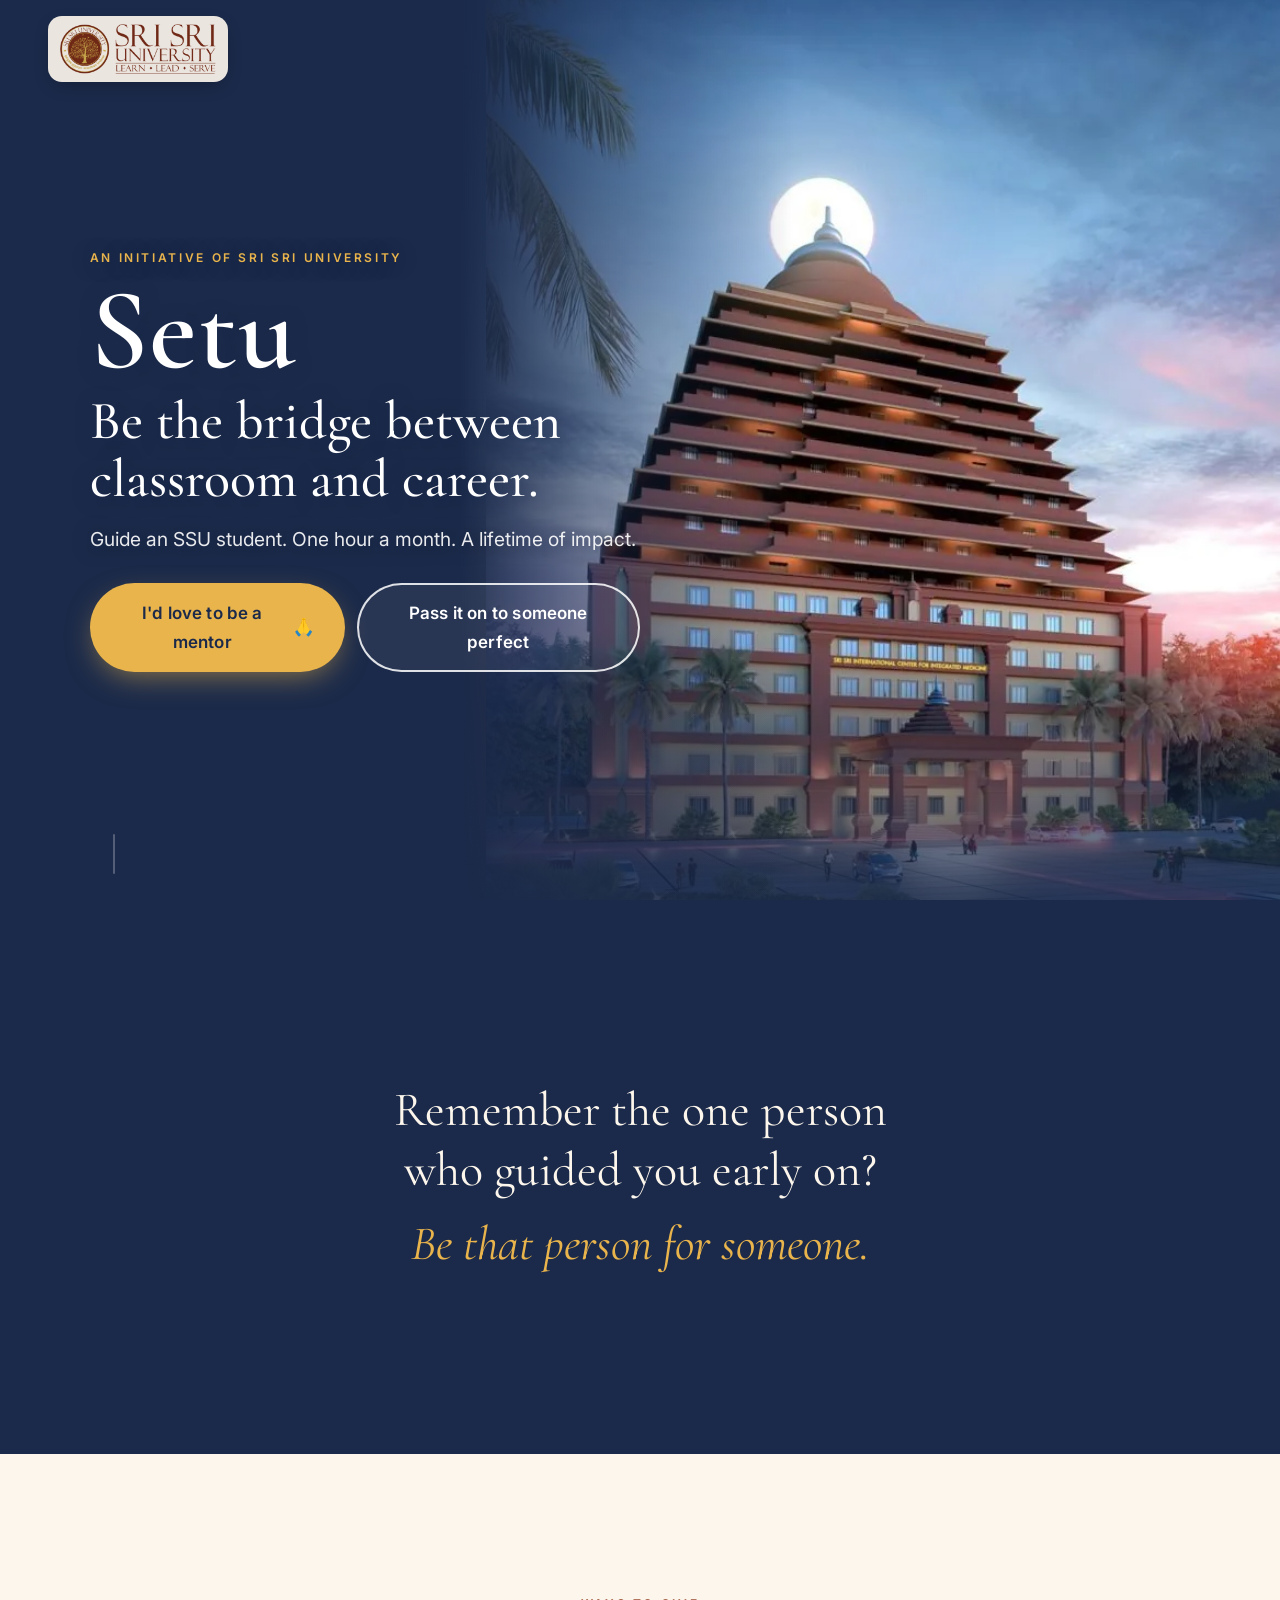
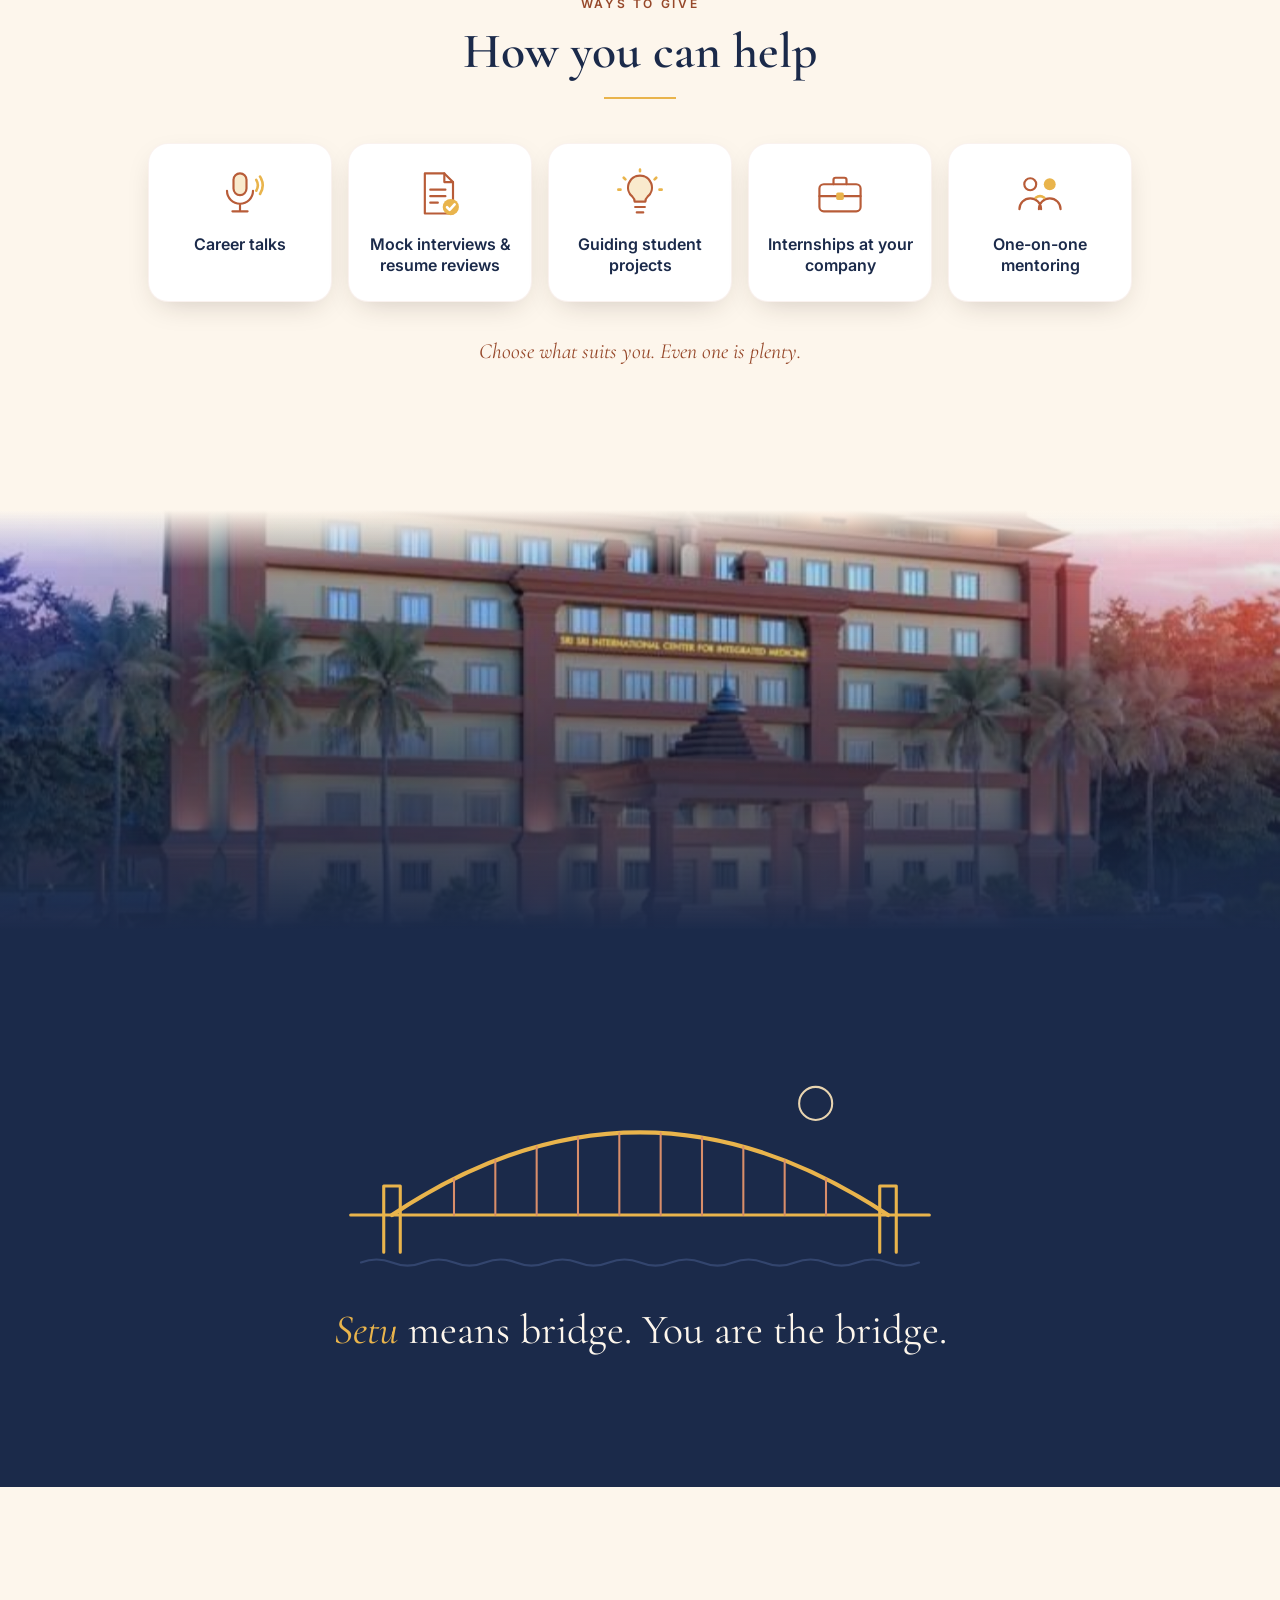
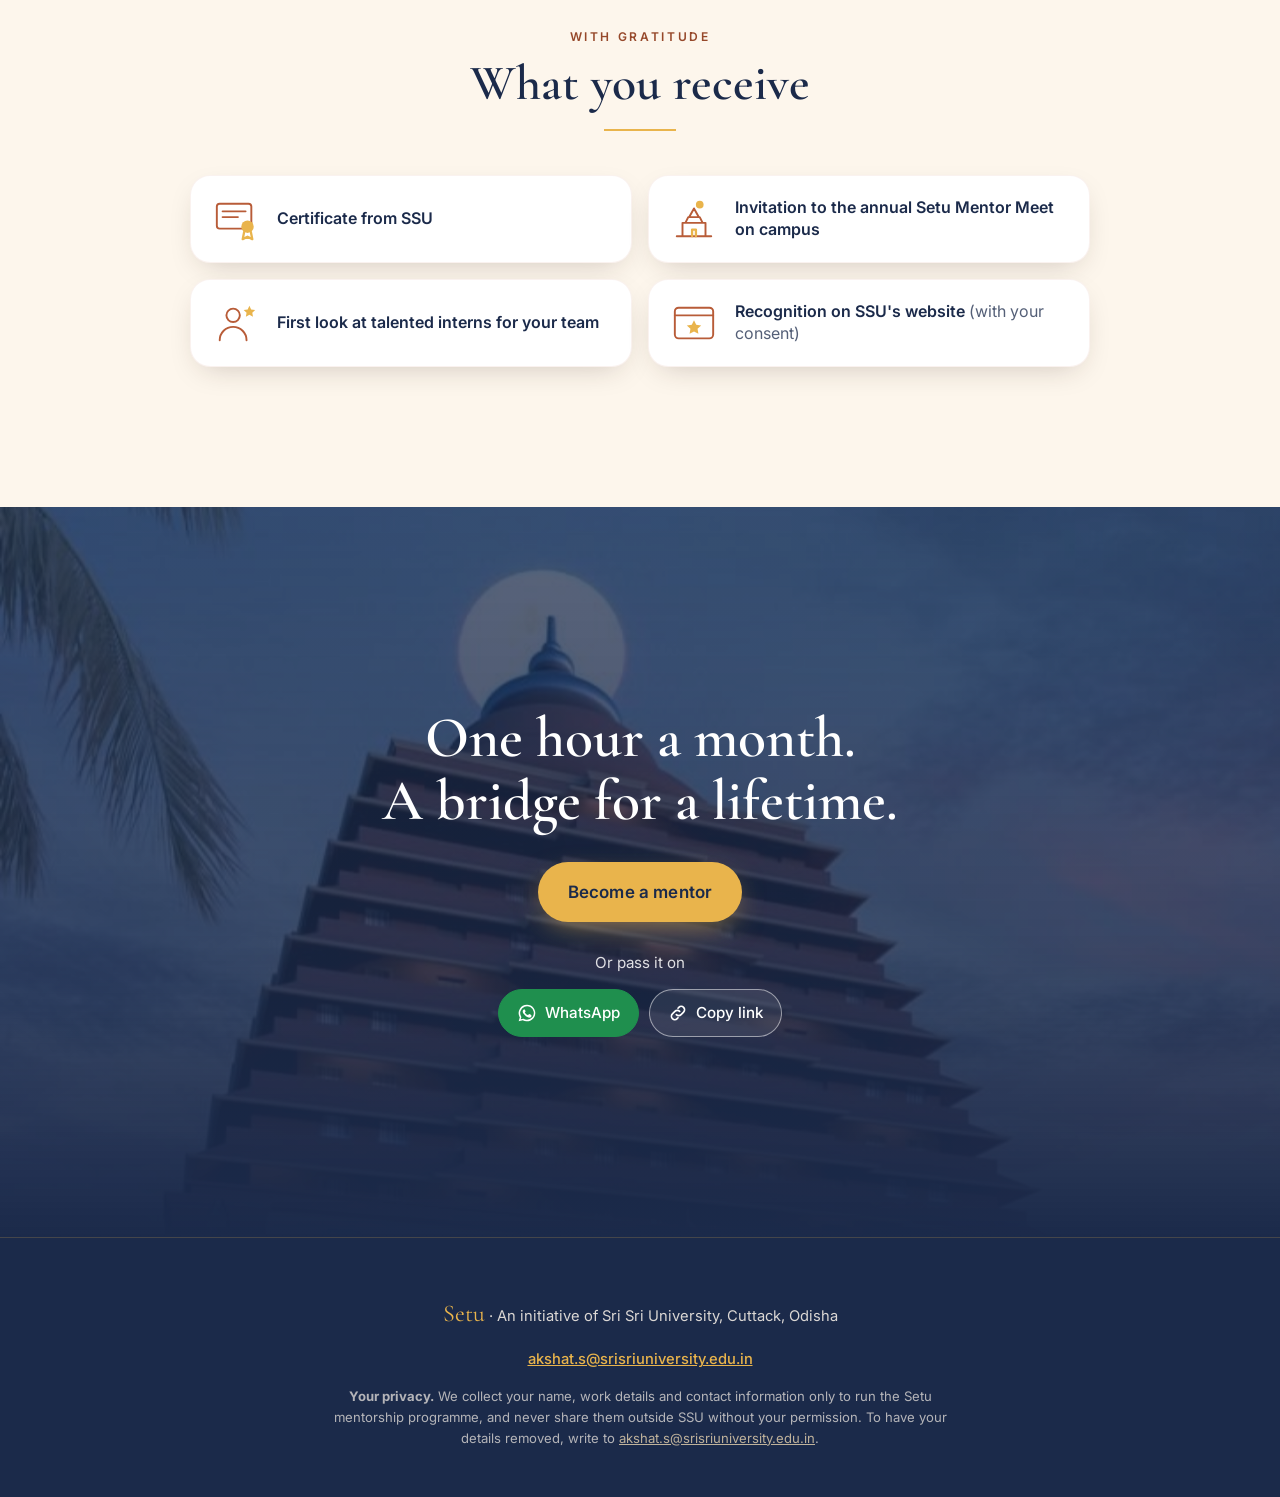
==== commit 26c677b7: "Use live Vercel URL for link previews, welcome email and ref links Co-Authored-By: Claude Opus 5.5 <" ====
--- a/index.html
+++ b/index.html
@@ -8,21 +8,21 @@
   <meta name="theme-color" content="#1B2A4A">
 
   <!-- ============ Link previews (WhatsApp, LinkedIn, X/Twitter) ============
-       TODO(user): once the site is live, replace https://YOUR-SITE-URL/ below
-       with your real address so WhatsApp can find the preview image. -->
+       Live site address. If the address changes, update it in the 3 tags below
+       (and PAGE_URL in app.js) so WhatsApp can find the preview image. -->
   <meta property="og:type" content="website">
   <meta property="og:site_name" content="Setu · Sri Sri University">
   <meta property="og:title" content="Setu — Be the bridge between classroom and career">
   <meta property="og:description" content="Guide an SSU student. One hour a month. A lifetime of impact.">
-  <meta property="og:url" content="https://YOUR-SITE-URL/">
-  <meta property="og:image" content="https://YOUR-SITE-URL/assets/og-image.jpg">
+  <meta property="og:url" content="https://setu-omega-nine.vercel.app/">
+  <meta property="og:image" content="https://setu-omega-nine.vercel.app/assets/og-image.jpg">
   <meta property="og:image:width" content="1200">
   <meta property="og:image:height" content="630">
   <meta property="og:image:alt" content="Sri Sri University's stepped building at dusk with a full moon, and the words: Setu — Be the bridge between classroom and career.">
   <meta name="twitter:card" content="summary_large_image">
   <meta name="twitter:title" content="Setu — Be the bridge between classroom and career">
   <meta name="twitter:description" content="Guide an SSU student. One hour a month. A lifetime of impact.">
-  <meta name="twitter:image" content="https://YOUR-SITE-URL/assets/og-image.jpg">
+  <meta name="twitter:image" content="https://setu-omega-nine.vercel.app/assets/og-image.jpg">
 
   <link rel="icon" href="assets/favicon.svg" type="image/svg+xml">
   <link rel="apple-touch-icon" href="assets/og-image.jpg">
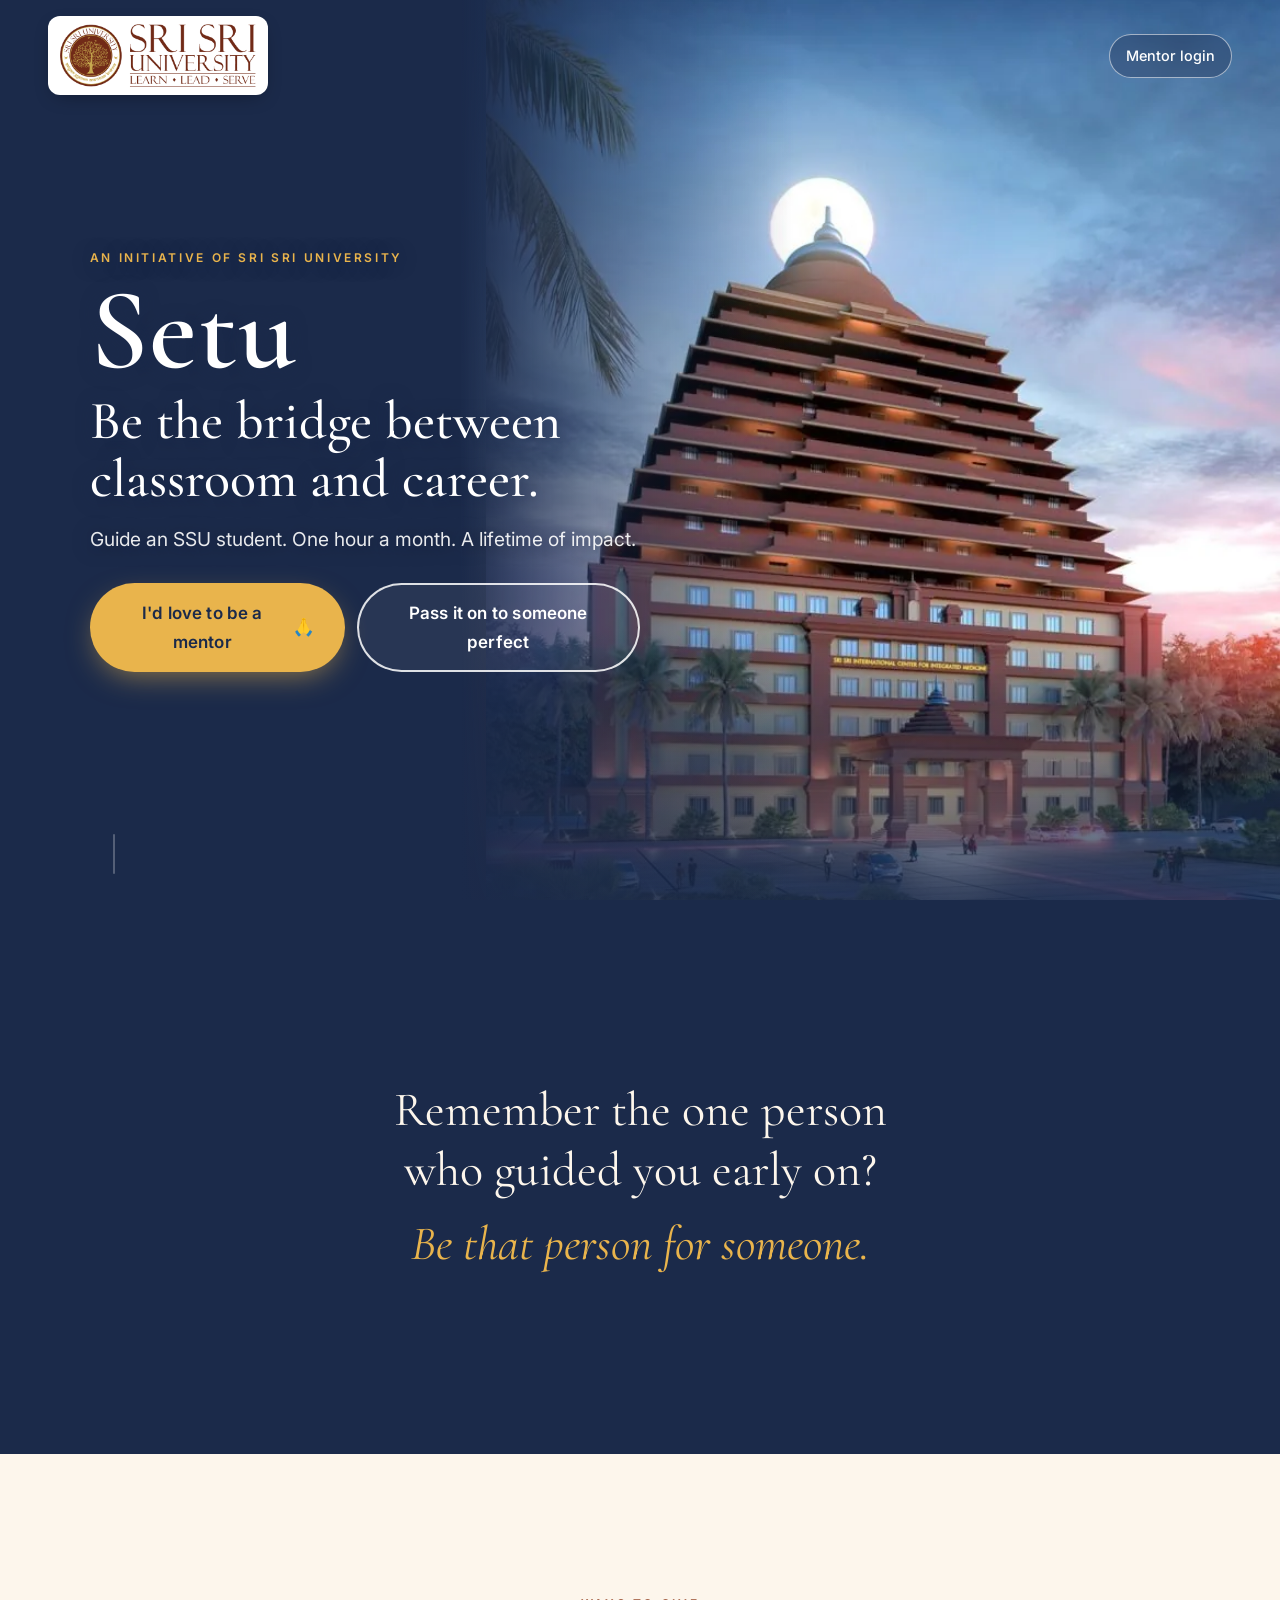
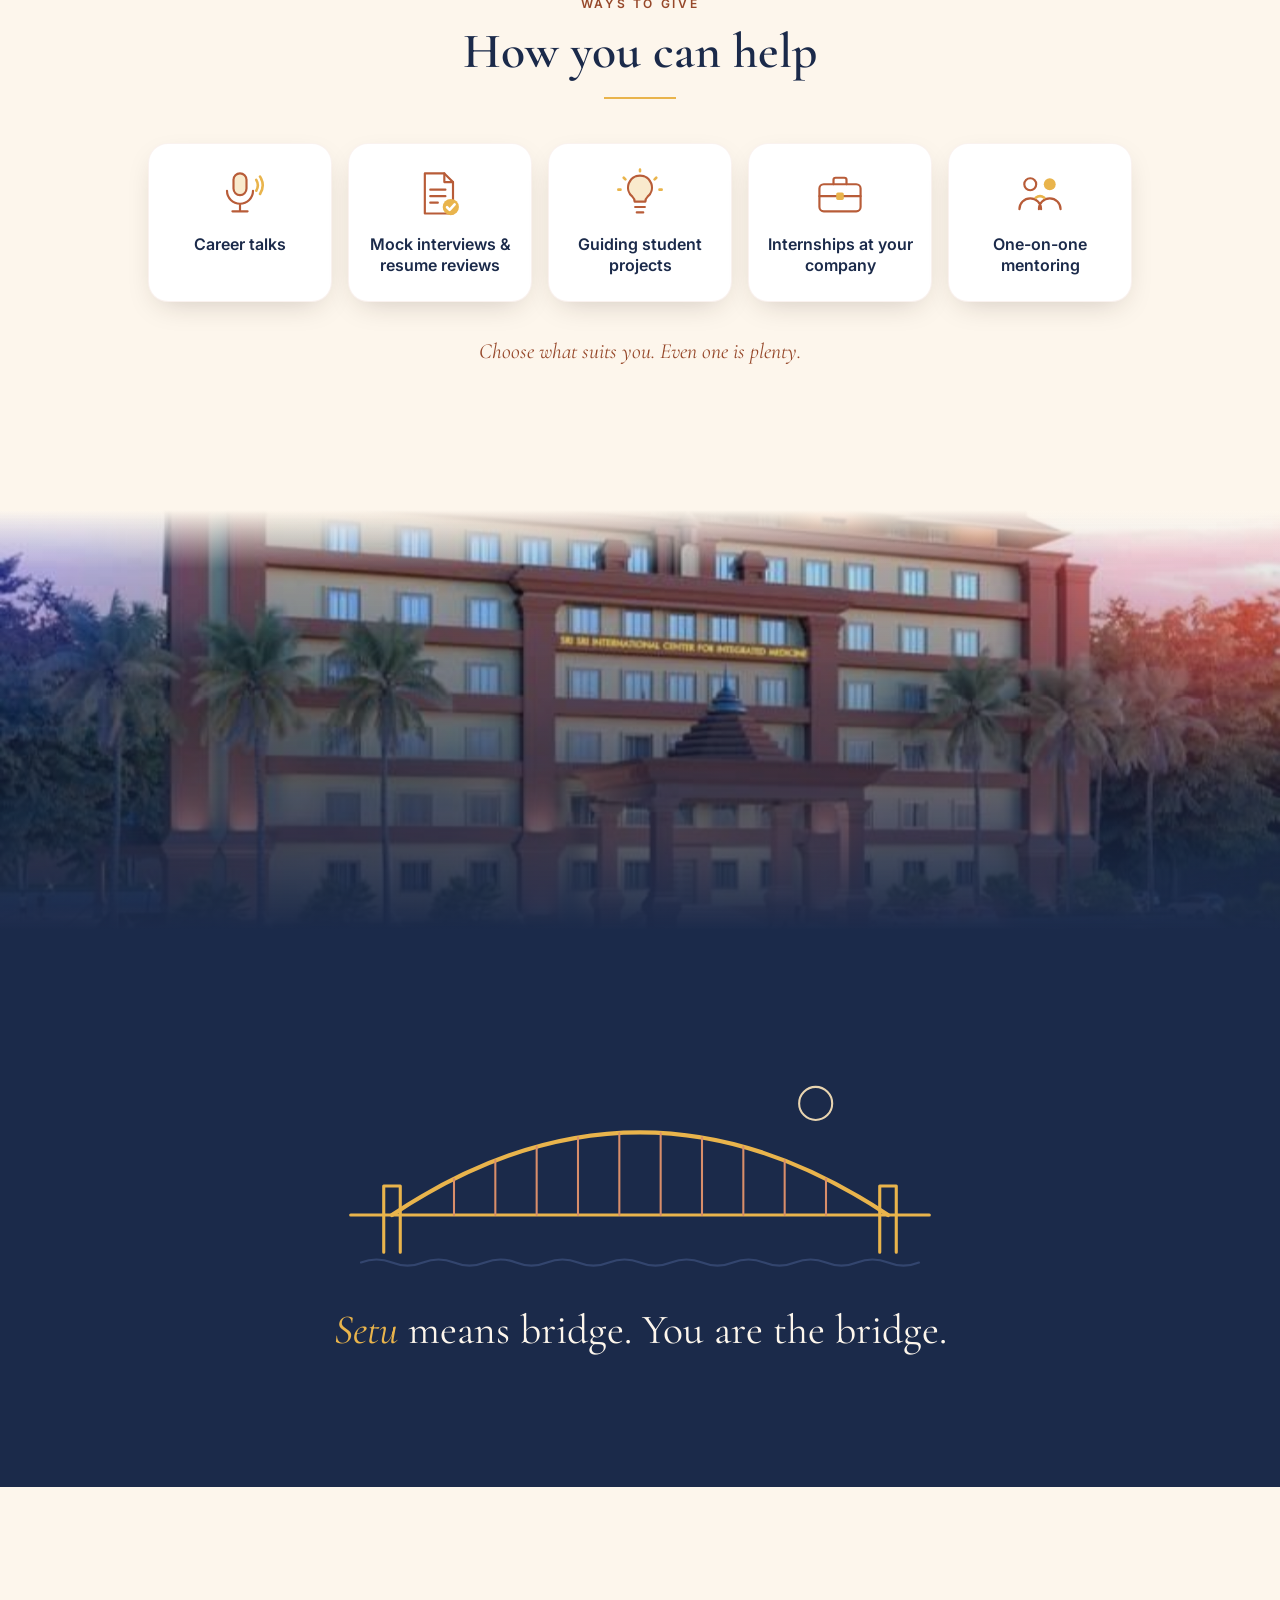
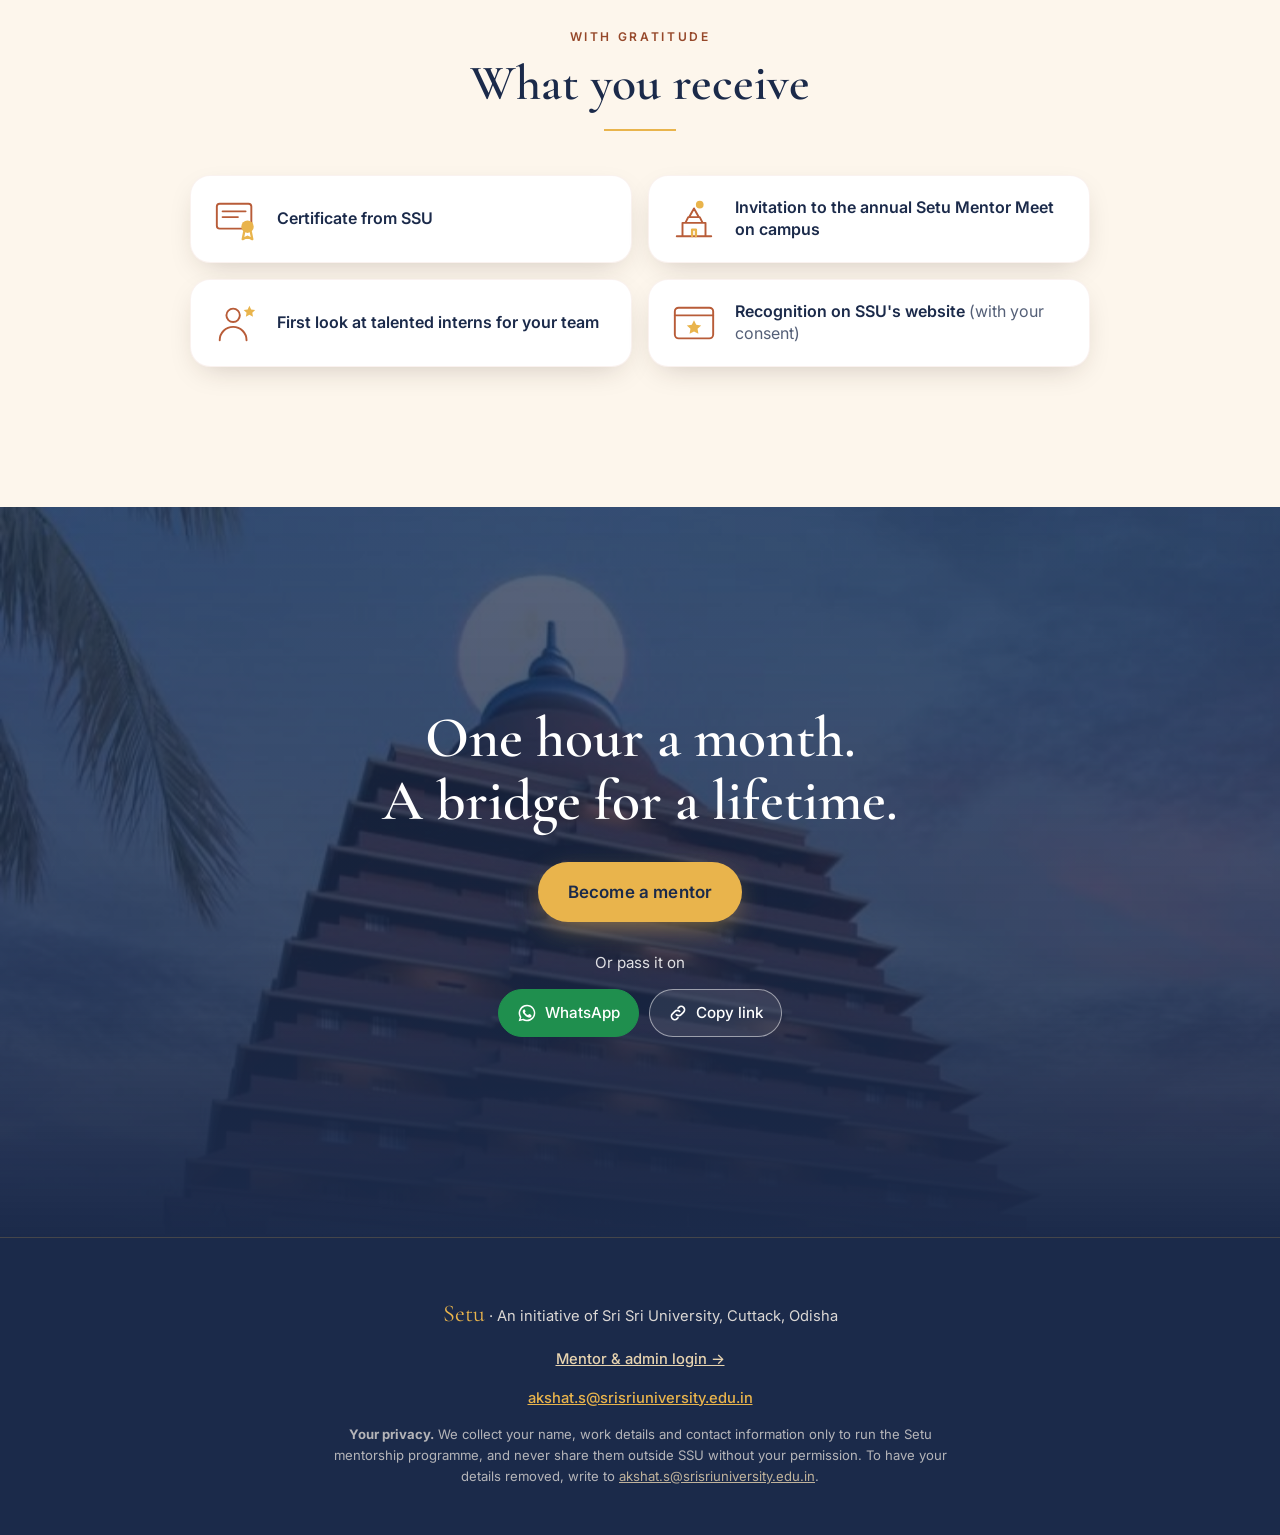
==== commit 9d20a545: "Add mentor & admin portal with Meet scheduling, reports and projects - portal.html/css/js: email one" ====
--- a/index.html
+++ b/index.html
@@ -37,6 +37,7 @@
 
   <link rel="stylesheet" href="style.css">
   <script>document.documentElement.classList.add('js');</script>
+  <script src="config.js" defer></script>
   <script src="app.js" defer></script>
 </head>
 <body>
@@ -59,7 +60,8 @@
   <div class="hero__scrim" aria-hidden="true"></div>
 
   <div class="hero__top">
-    <img class="logo" src="assets/ssu-logo.png" width="520" height="182" alt="Sri Sri University">
+    <img class="logo" src="assets/ssu-logo.png" width="640" height="206" alt="Sri Sri University">
+    <a class="login-link" href="portal.html">Mentor login</a>
   </div>
 
   <div class="hero__content">
@@ -229,6 +231,7 @@
 <footer class="footer">
   <div class="wrap">
     <p class="footer__brand"><span class="serif">Setu</span> · An initiative of Sri Sri University, Cuttack, Odisha</p>
+    <p><a class="footer__portal" href="portal.html">Mentor &amp; admin login →</a></p>
     <p><a class="footer__mail" data-contact-email href="mailto:setu@srisriuniversity.edu.in">setu@srisriuniversity.edu.in</a></p>
     <p class="footer__privacy">
       <strong>Your privacy.</strong> We collect your name, work details and contact information only to run the Setu mentorship programme, and never share them outside SSU without your permission.
--- a/style.css
+++ b/style.css
@@ -166,13 +166,21 @@
 
 .hero__top {
   position: absolute; top: max(16px, env(safe-area-inset-top)); left: var(--gutter); right: var(--gutter);
-  display: flex; align-items: center;
-}
+  display: flex; align-items: center; justify-content: space-between; gap: 12px;
+}
+/* Official SSU logo — shown in its original colours on white, as on srisriuniversity.edu.in */
 .logo {
-  width: 150px; height: auto; padding: 8px 12px;
-  background: rgba(253,246,236,.92); border-radius: 14px;
-  box-shadow: 0 6px 20px -8px rgba(0,0,0,.4);
-}
+  width: 168px; height: auto; padding: 8px 12px;
+  background: #fff; border-radius: 12px;
+  box-shadow: 0 6px 20px -8px rgba(0,0,0,.45);
+}
+.login-link {
+  display: inline-flex; align-items: center; min-height: 44px; padding: 8px 16px; border-radius: 999px;
+  color: #fff; font-size: .9rem; font-weight: 500; text-decoration: none;
+  border: 1px solid rgba(255,255,255,.55); background: rgba(27,42,74,.35);
+  backdrop-filter: blur(6px); -webkit-backdrop-filter: blur(6px);
+}
+.login-link:hover { background: rgba(27,42,74,.6); }
 
 .hero__content {
   position: relative; text-align: center;
@@ -336,6 +344,7 @@
 .footer .wrap { display: grid; gap: 14px; max-width: 720px; }
 .footer__brand .serif { font-size: 1.5rem; color: var(--gold); }
 .footer__mail { color: var(--gold); font-weight: 500; }
+.footer__portal { color: var(--sandstone); font-weight: 500; }
 .footer__privacy { font-size: .82rem; line-height: 1.6; opacity: .8; }
 .footer__privacy a { color: var(--sandstone); }
 
@@ -501,7 +510,7 @@
   .cards--help { grid-template-columns: repeat(3, 1fr); }
   .cards--help .card:last-child { grid-column: auto; }
   .cards--help .card:nth-child(4) { grid-column: 1 / span 1; }
-  .logo { width: 180px; }
+  .logo { width: 220px; }
 }
 @media (min-width: 600px) and (max-width: 899px) {
   /* 3 + 2 layout, second row centred */
